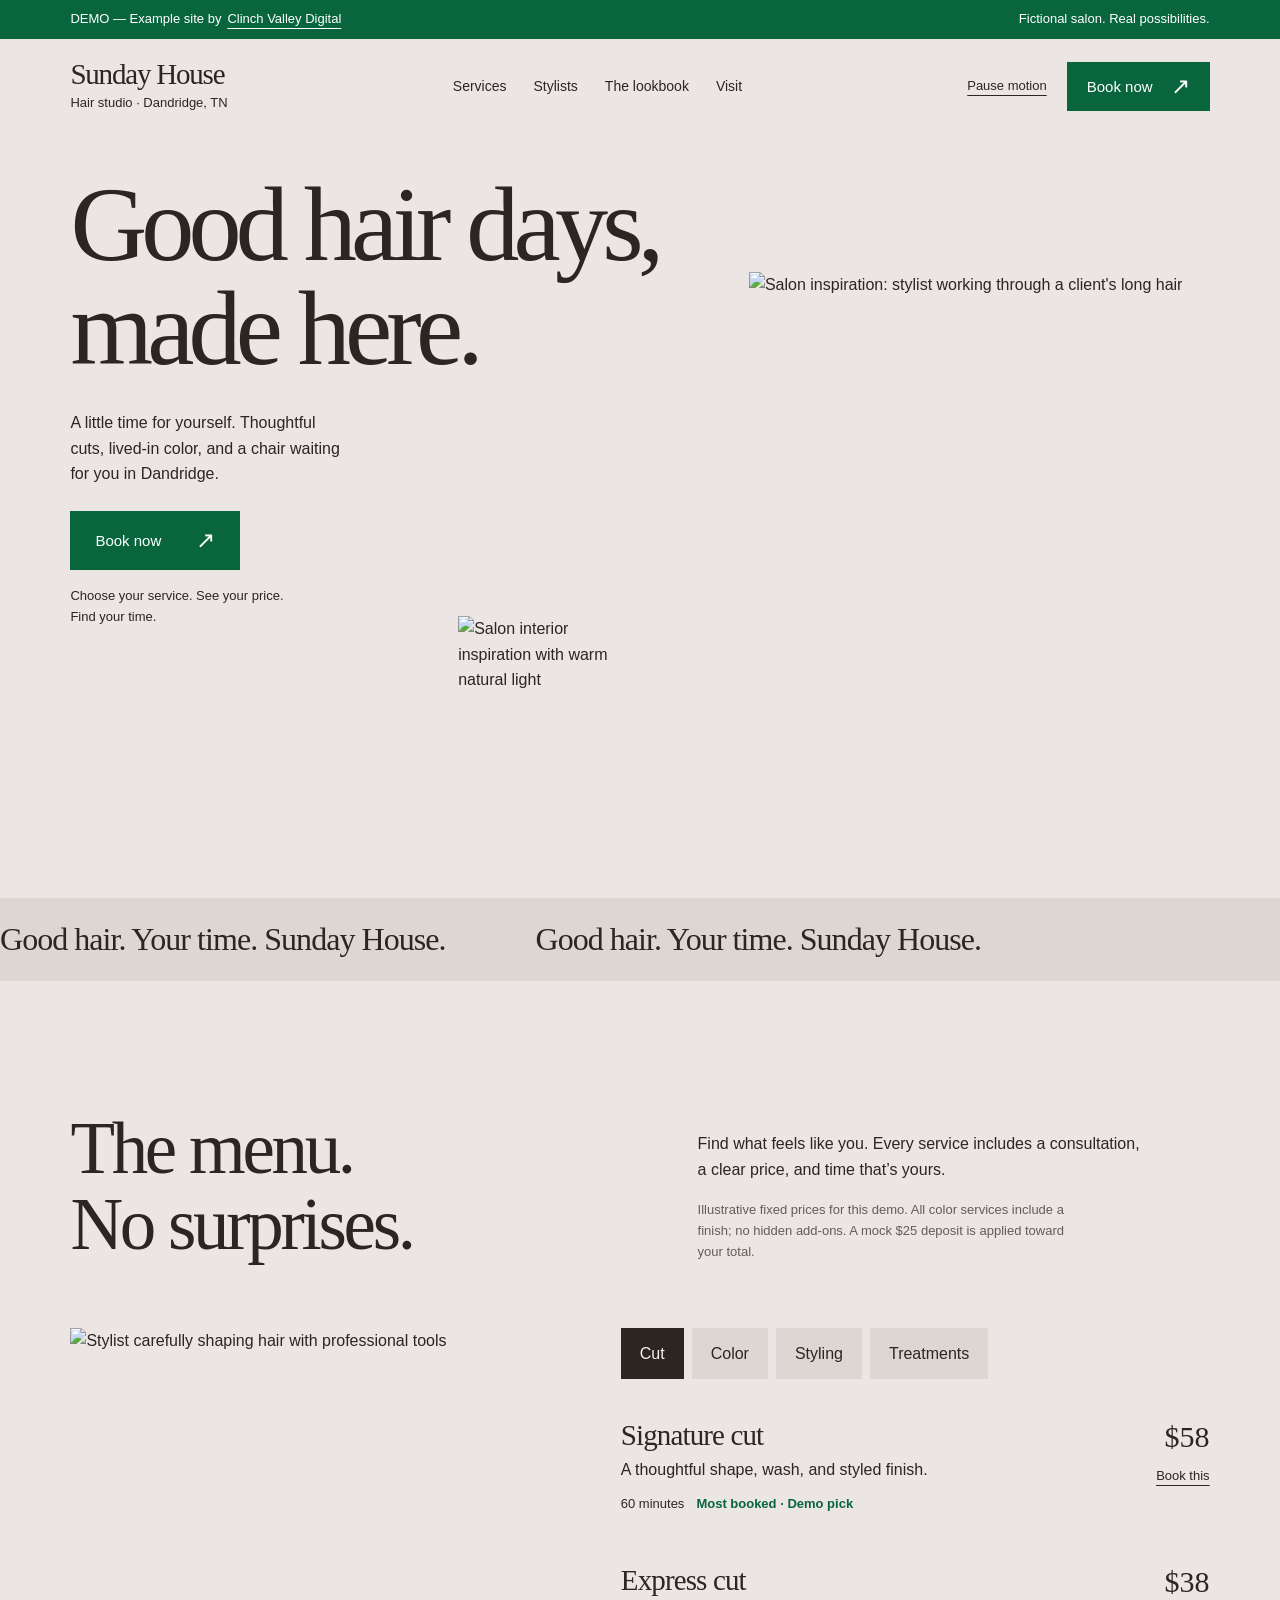
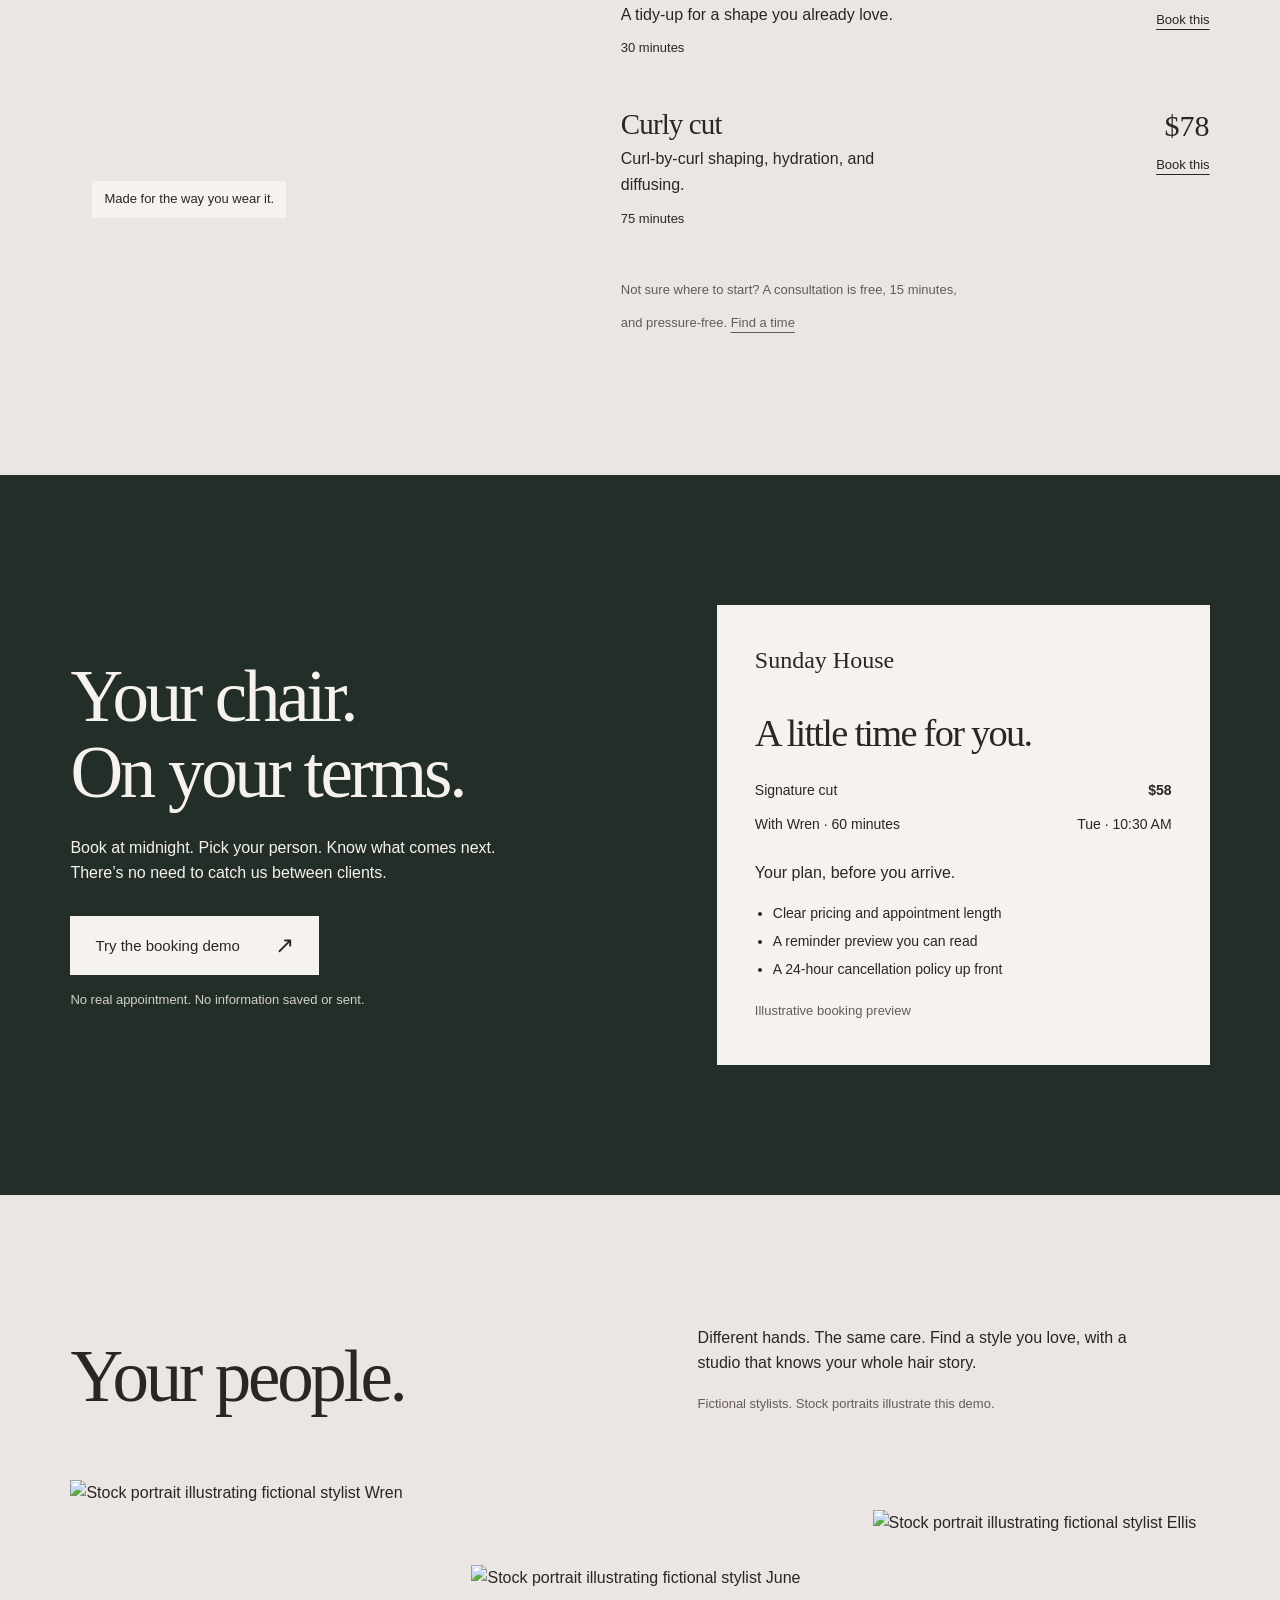
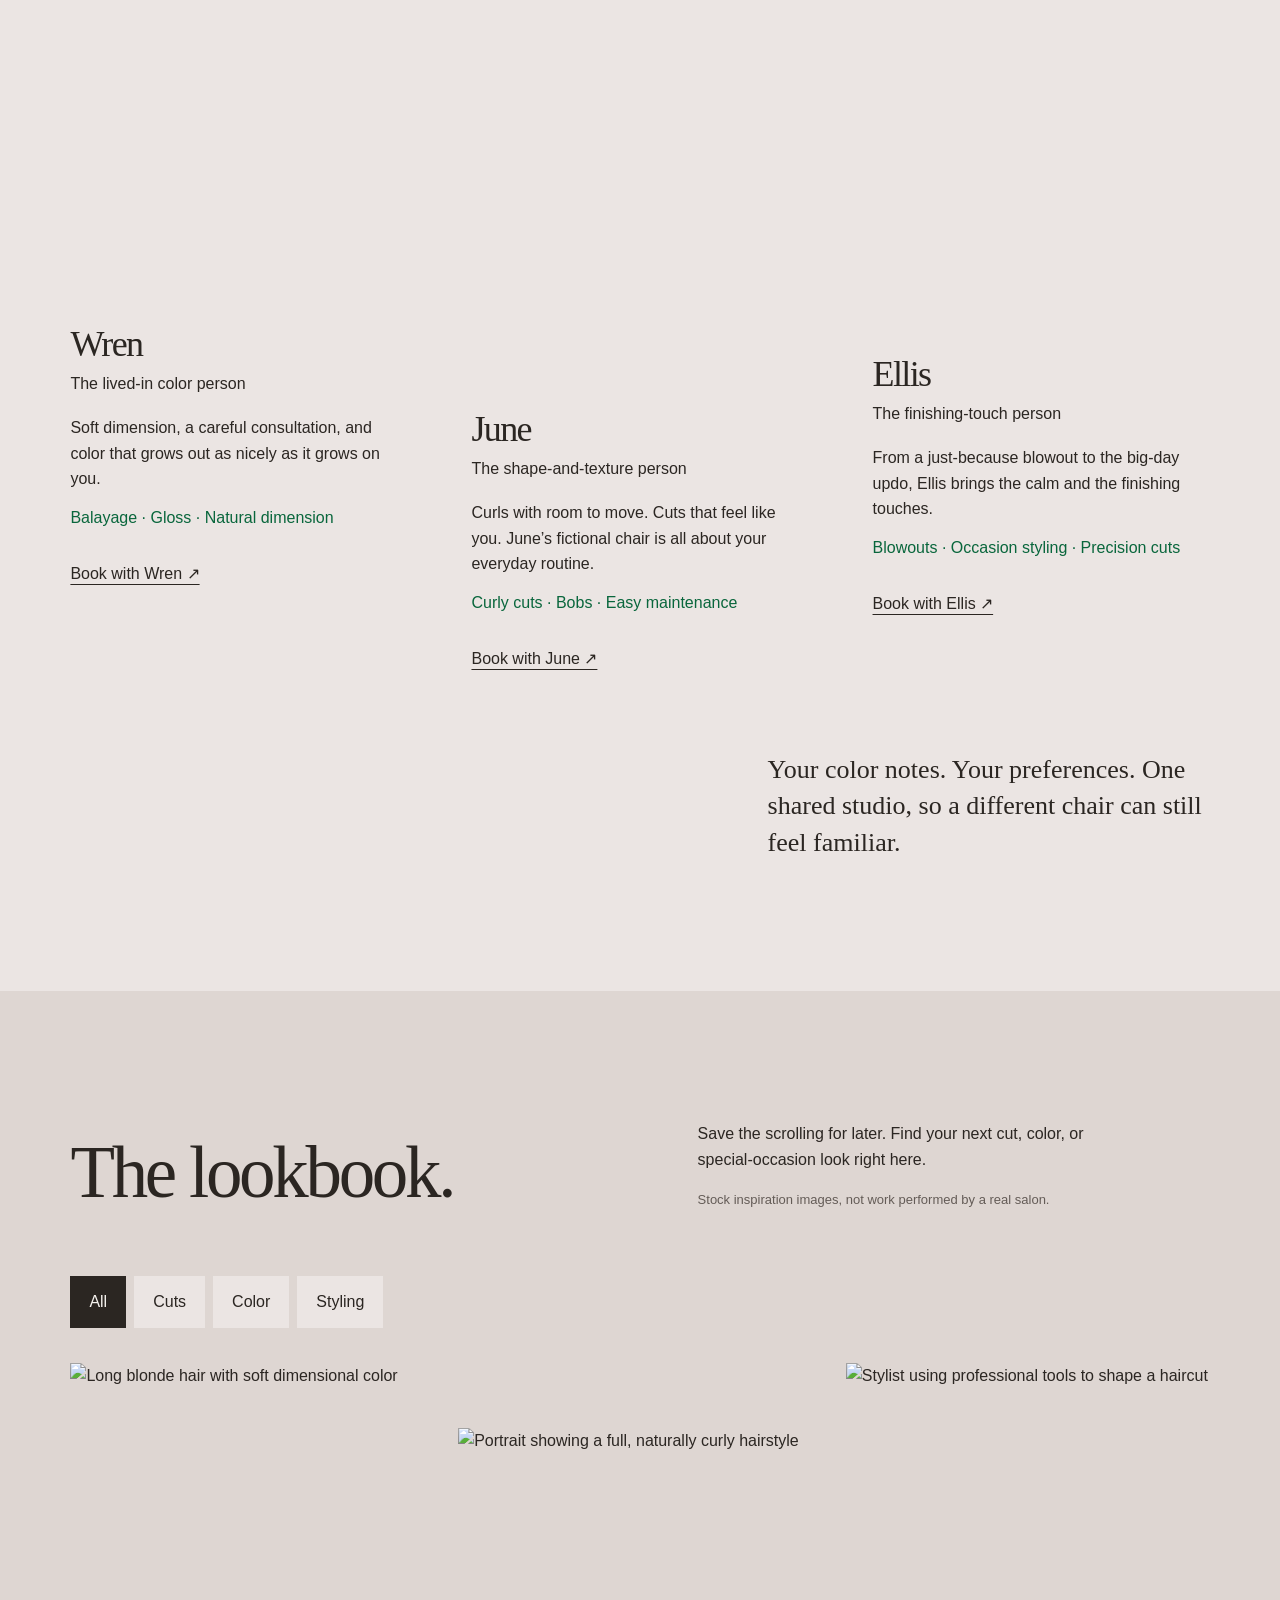
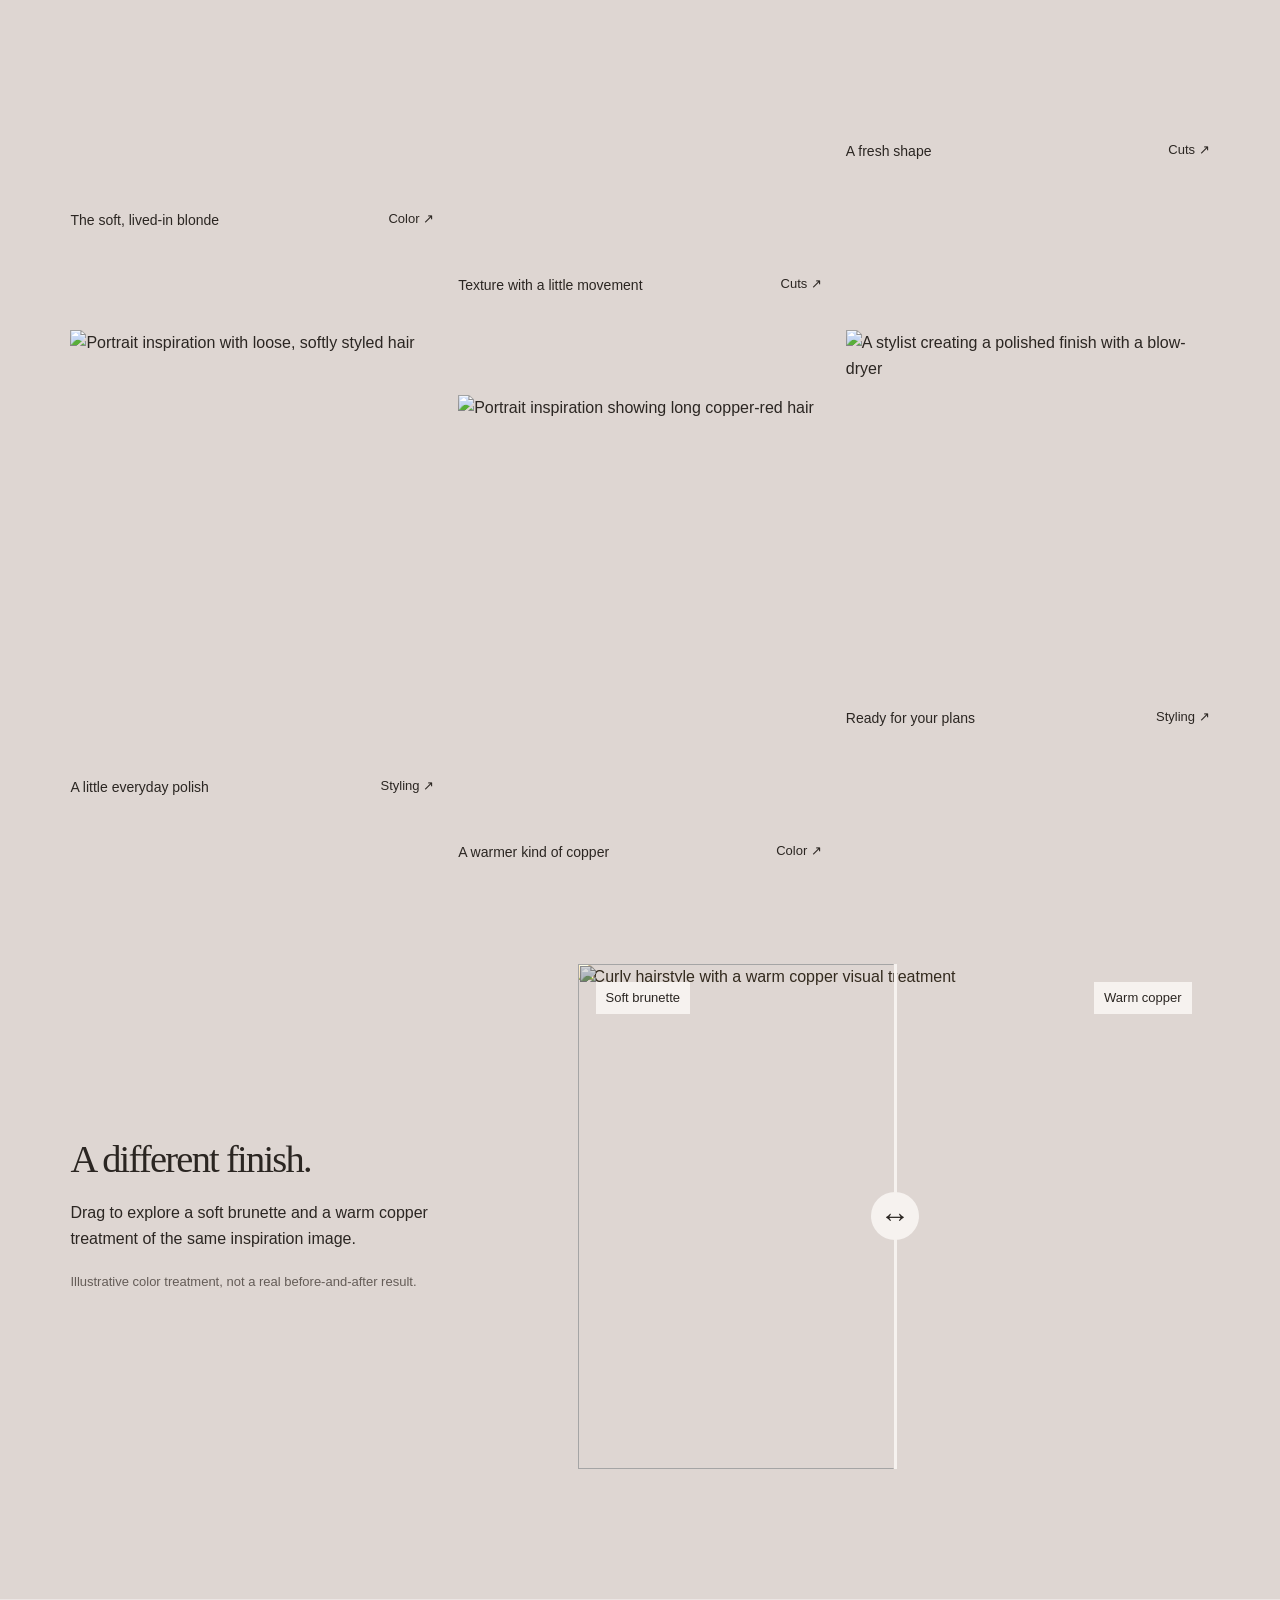
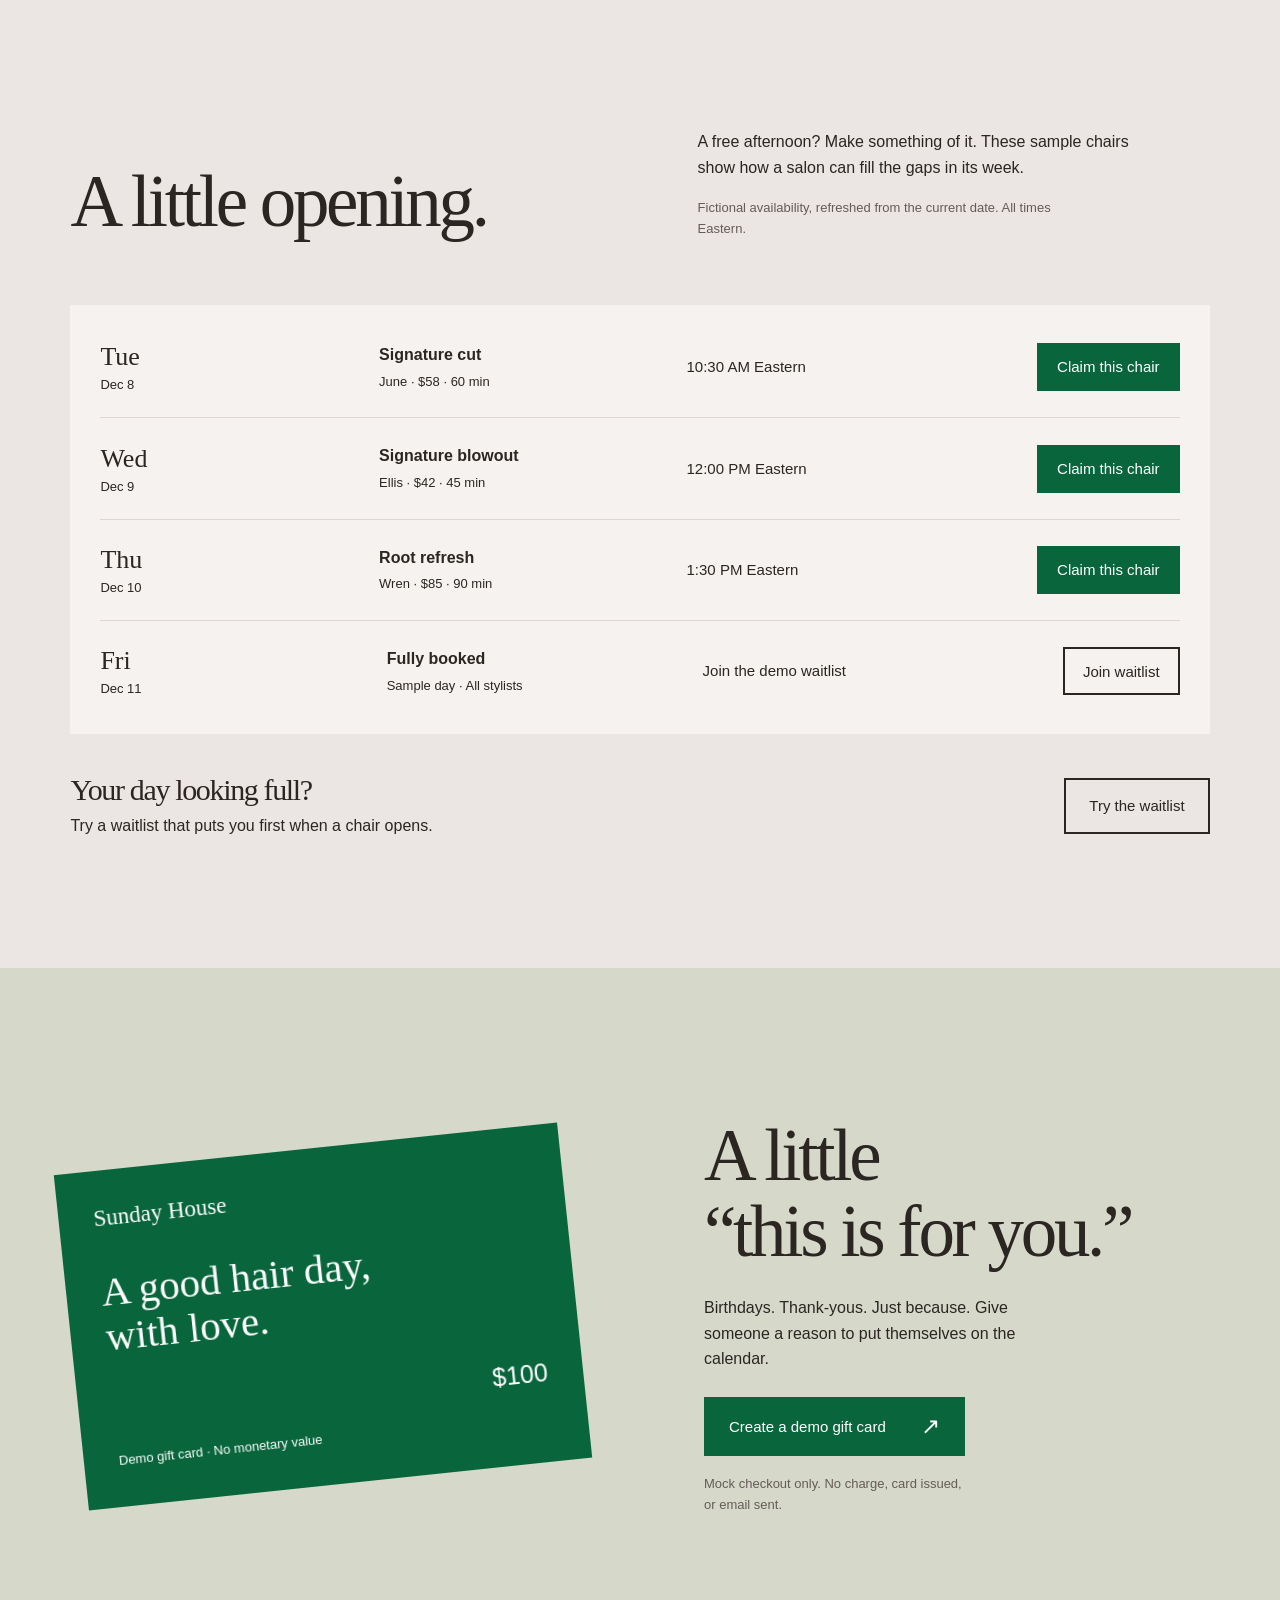
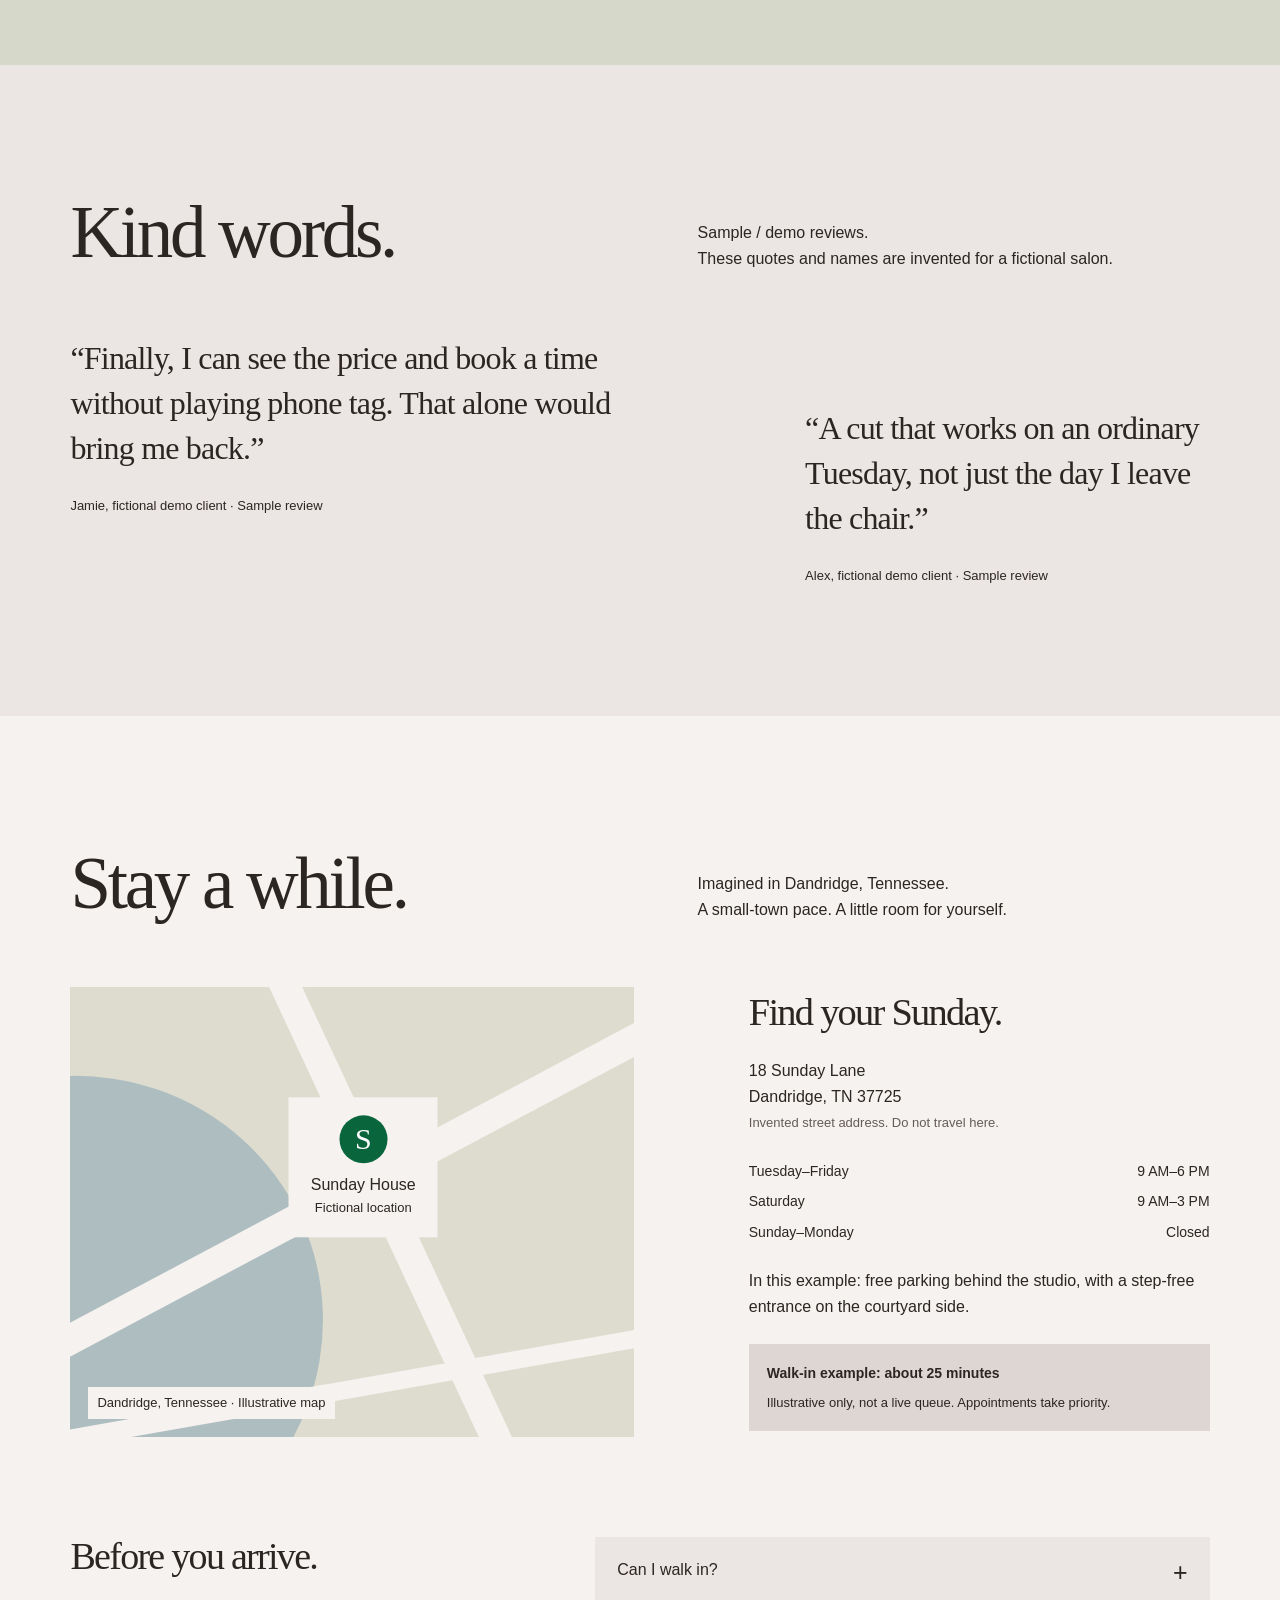
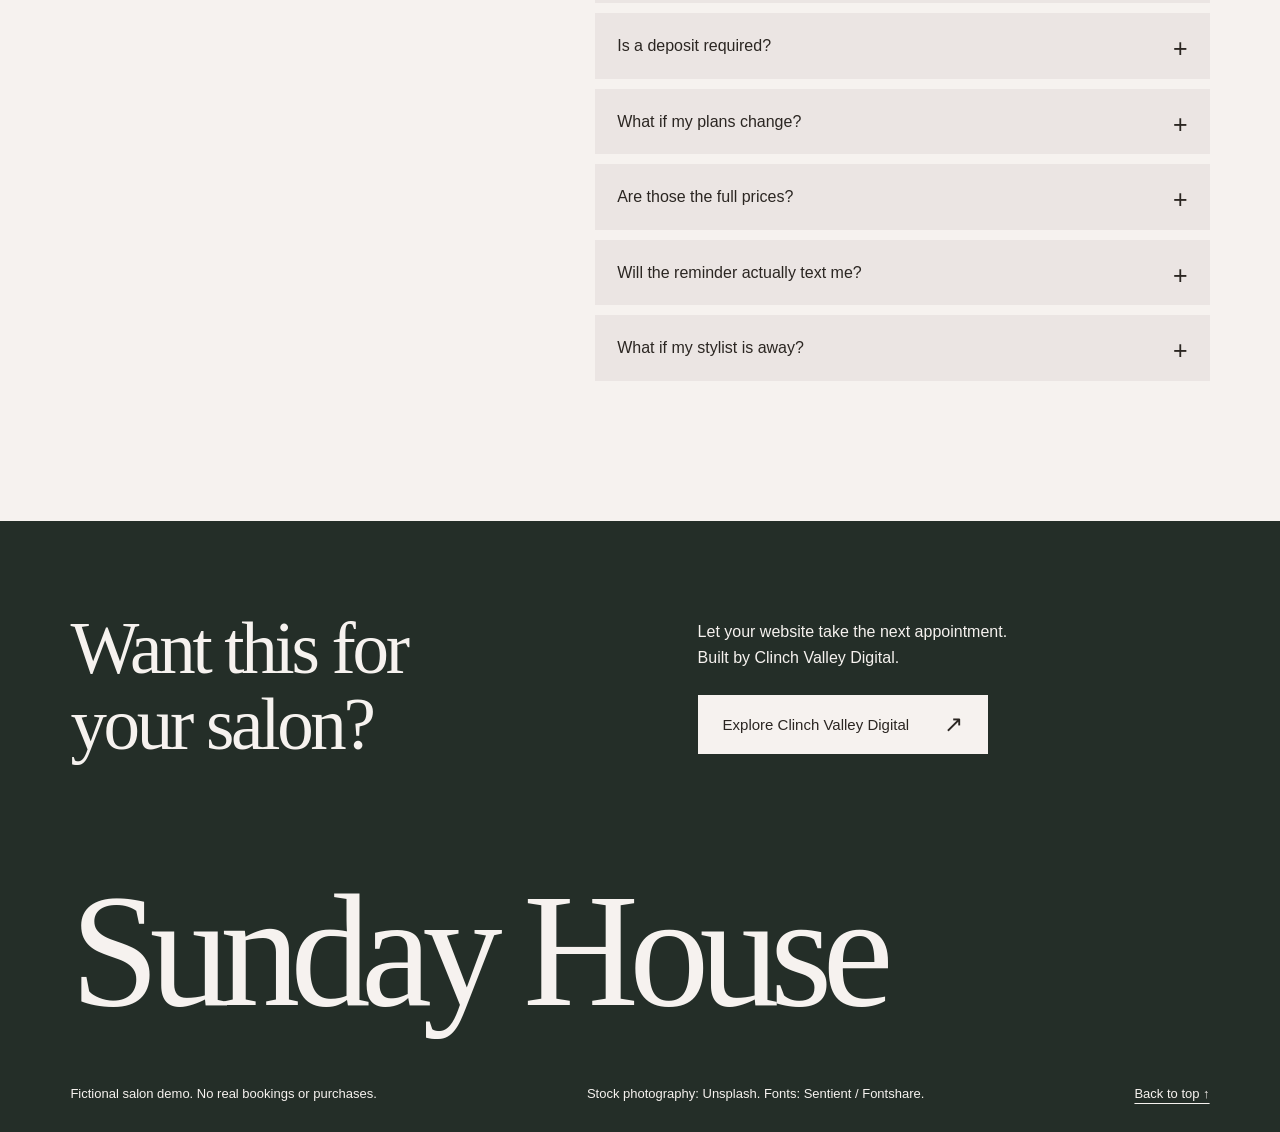
==== Sunday-House.html @ 614a4666 "Publish Sunday House interactive salon demo" ====
<!doctype html>
<html lang="en">
<head>
<meta charset="utf-8">
<meta name="viewport" content="width=device-width, initial-scale=1, viewport-fit=cover, interactive-widget=resizes-content">
<meta name="theme-color" media="(prefers-color-scheme: light)" content="#ebe5e3">
<meta name="theme-color" media="(prefers-color-scheme: dark)" content="#ebe5e3">
<meta name="description" content="Sunday House is a fictional Dandridge, Tennessee hair salon. Explore this interactive example website by Clinch Valley Digital. All bookings, reviews and purchases are demonstrations.">
<meta name="robots" content="noindex, nofollow">
<link rel="icon" href="data:image/svg+xml,%3Csvg xmlns=%27http://www.w3.org/2000/svg%27 viewBox=%270 0 64 64%27%3E%3Crect width=%2764%27 height=%2764%27 fill=%27%2309663c%27/%3E%3Ctext x=%2732%27 y=%2747%27 text-anchor=%27middle%27 font-family=%27Georgia%27 font-size=%2748%27 fill=%27white%27%3ES%3C/text%3E%3C/svg%3E"><title>Sunday House — A fictional salon demo by Clinch Valley Digital</title>
<link rel="preconnect" href="https://images.unsplash.com">
<link rel="preconnect" href="https://api.fontshare.com">
<link rel="preconnect" href="https://cdn.fontshare.com" crossorigin>
<link href="https://api.fontshare.com/v2/css?f[]=sentient@300,400,500&display=swap" rel="stylesheet">
<style>
:root{--bg:#ebe5e3;--surface:#ded6d2;--paper:#f6f2ef;--ink:#2b2622;--muted:#645c57;--accent:#09663c;--accent-ink:#fff;--dark:#242e28;--display:'Sentient',Georgia,serif;--body:Arial,Helvetica,sans-serif;--ease-out:cubic-bezier(.23,1,.32,1);--ease-in-out:cubic-bezier(.77,0,.175,1);--gutter:clamp(22px,5.5vw,96px)}
*{box-sizing:border-box}html{scroll-behavior:smooth;scroll-padding-top:115px;-webkit-tap-highlight-color:transparent;-webkit-text-size-adjust:100%}body{margin:0;background:var(--bg);color:var(--ink);font:16px/1.6 var(--body)}body:has(dialog[open]){overflow:hidden}button,input,select,textarea{font:inherit}button,a,input,summary{touch-action:manipulation}button,a{user-select:none;-webkit-user-select:none}button{cursor:pointer}button:disabled{cursor:not-allowed;opacity:.4}a{color:inherit;text-underline-offset:5px}button{color:inherit}img{display:block;width:100%;object-fit:cover}figure{margin:0}h1,h2,h3,p{margin:0}h1,h2,h3{font-family:var(--display);font-weight:300;letter-spacing:-.045em;line-height:1.04;text-wrap:balance}h2{font-size:clamp(42px,5.7vw,86px)}h3{font-size:clamp(28px,3vw,42px)}p+p{margin-top:18px}p{max-width:53ch}button:focus-visible,a:focus-visible,input:focus-visible,summary:focus-visible,select:focus-visible,[tabindex]:focus-visible{outline:3px solid var(--accent);outline-offset:5px}::selection{background:var(--accent);color:white}[hidden]{display:none!important}.wrap{padding-left:var(--gutter);padding-right:var(--gutter);max-width:1700px;margin:auto}.section{padding-top:130px;padding-bottom:130px}.small{font-size:13px;line-height:1.6;color:var(--muted)}.sr-only,.skip:not(:focus){position:absolute;width:1px;height:1px;padding:0;margin:-1px;overflow:hidden;clip-path:inset(50%);white-space:nowrap}.skip:focus{position:fixed;top:10px;left:10px;z-index:100;background:white;padding:12px}.button{border:0;border-radius:0;background:var(--accent);color:var(--accent-ink);display:inline-flex;align-items:center;justify-content:center;gap:35px;padding:18px 25px;min-height:54px;text-decoration:none;line-height:1.3;font-size:15px;transition:transform 160ms var(--ease-out),background 180ms ease}.button span{font-size:23px;line-height:1}.button.compact{padding:13px 20px;min-height:48px;gap:18px}.button.light{background:var(--paper);color:var(--ink)}.button.outline{background:transparent;color:var(--ink);box-shadow:inset 0 0 0 2px currentColor}.button:active,.icon-button:active{transform:scale(.97)}.text-button{background:none;border:0;padding:10px 0;min-height:44px;text-decoration:underline;text-underline-offset:5px}.icon-button{border:0;background:var(--surface);width:44px;height:44px;display:grid;place-items:center;font-size:29px;line-height:1}.demo-banner{padding:9px var(--gutter);background:var(--accent);color:white;font-size:13px;display:flex;gap:6px;justify-content:center;flex-wrap:wrap}.demo-banner span{margin-left:auto}.header{position:sticky;top:0;z-index:20;display:flex;justify-content:space-between;align-items:center;gap:24px;padding:20px var(--gutter);background:var(--bg);transition:padding 200ms var(--ease-out)}.wordmark{font:500 29px/1.1 var(--display);letter-spacing:-1.2px;text-decoration:none;white-space:nowrap}.wordmark span{display:block;font:13px/1.8 var(--body);letter-spacing:0}.header nav{display:flex;gap:27px}.header nav a{font-size:14px;text-decoration:none;padding:12px 0}.nav-actions{display:flex;gap:20px;align-items:center}.motion-switch{font-size:13px}.hero{position:relative;display:grid;grid-template-columns:repeat(12,1fr);gap:0 24px;min-height:calc(100svh - 136px);padding-top:38px;padding-bottom:30px}.hero-heading{grid-column:1/9;grid-row:1;position:relative;z-index:2;align-self:start;pointer-events:none}.hero-heading>*{pointer-events:auto}.hero h1{font-size:clamp(65px,8.3vw,140px);line-height:.98;letter-spacing:-.055em;max-width:9.8em}.word-line{display:block;overflow:hidden;padding-bottom:.12em;margin-bottom:-.12em}.word-line>span{display:block;animation:word-rise 900ms var(--ease-out) both}.word-line:nth-child(2)>span{animation-delay:90ms}.hero-heading p{max-width:31ch;margin:30px 0 24px;font-size:17px}.hero-note{display:block;font-size:13px;margin-top:16px;max-width:30ch}.hero-main{grid-column:8/13;grid-row:1;align-self:start;margin-top:100px;aspect-ratio:.78;overflow:hidden;max-height:600px}.photo-frame{position:relative}.photo-frame img{height:100%;transition:transform 700ms var(--ease-out)}.hero-main img{animation:photo-drift 14s var(--ease-in-out) infinite alternate;object-position:54% center}.hero-main figcaption{position:absolute;left:20px;bottom:20px;background:var(--paper);padding:7px 12px;font-size:13px}.hero-small{grid-column:5/7;grid-row:1;align-self:end;margin-bottom:45px;z-index:3;aspect-ratio:.82}.hero-small img{height:100%;object-position:center}.hero-small figcaption{font-size:13px;line-height:1.5;margin-top:8px}.hero-bottom{grid-column:1/-1;display:flex;justify-content:space-between;gap:16px;font-size:13px;margin-top:34px}.hero-bottom a{text-decoration:none}.marquee{overflow:hidden;background:var(--surface);padding:23px 0}.marquee-track{display:flex;width:max-content;animation:marquee 28s linear infinite}.marquee span{font:300 clamp(35px,5vw,66px)/1.15 var(--display);letter-spacing:-.03em;white-space:nowrap;padding-right:90px}.section-intro{display:grid;grid-template-columns:1fr 1fr;gap:9vw;align-items:end;margin-bottom:65px}.section-intro>div{max-width:50ch}.service-layout{display:grid;grid-template-columns:.85fr 1.15fr;gap:9vw;align-items:start}.service-photo{aspect-ratio:.85;position:sticky;top:125px}.photo-caption{position:absolute;left:22px;bottom:22px;padding:8px 12px;background:var(--paper);font-size:13px}.tabs,.filter-row{display:flex;gap:8px;flex-wrap:wrap}.tabs{margin-bottom:16px}.tabs button,.filter-row button{border:0;background:var(--surface);padding:13px 19px;min-height:48px;transition:background 180ms ease,color 180ms ease,transform 160ms var(--ease-out)}.tabs button[aria-selected=true],.filter-row button[aria-pressed=true]{background:var(--ink);color:var(--paper)}.service-row{display:grid;grid-template-columns:1fr auto;gap:22px;padding:25px 0;background:var(--bg);animation:panel-in 240ms var(--ease-out)}.service-row h3{font-size:29px;letter-spacing:-.03em}.service-row p{font-size:14px;max-width:35ch;margin-top:7px}.service-meta{display:flex;gap:12px;align-items:center;margin-top:11px;font-size:13px}.popular{color:var(--accent);font-weight:600}.service-price{text-align:right;min-width:72px}.service-price strong{font:400 30px var(--display);display:block}.service-price button{font-size:13px}.menu-foot{margin-top:26px;max-width:48ch}.booking-story{background:var(--dark);color:var(--paper)}.booking-story-inner{display:grid;grid-template-columns:1fr 1fr;gap:12vw;align-items:center}.booking-story p{margin-top:24px}.booking-story .button{margin-top:30px}.booking-story .small{color:#d3d0c9;margin-top:15px}.appointment-card{background:var(--paper);color:var(--ink);padding:42px 38px;transform:rotate(3deg)}.card-wordmark{font:500 24px var(--display)}.appointment-card h3{margin:38px 0 25px}.ticket-row{display:flex;justify-content:space-between;gap:12px;font-size:14px;margin:12px 0}.appointment-card p{font-size:16px}.appointment-card ul{padding-left:18px;font-size:14px;line-height:2}.appointment-card .small{color:var(--muted)}.stylist-layout{display:grid;grid-template-columns:repeat(3,1fr);gap:5vw}.stylist-card:nth-child(2){margin-top:85px}.stylist-card:nth-child(3){margin-top:30px}.stylist-card img{aspect-ratio:.8;object-position:50% 35%}.stylist-card h3{margin:25px 0 8px;font-size:36px}.stylist-card p{font-size:15px}.stylist-card .specialties{font-size:13px;margin:13px 0;color:var(--accent)}.stylist-card .text-button{margin-top:8px}.studio-note{font:300 28px/1.4 var(--display);max-width:34ch;margin:70px 0 0 auto}.gallery-section{background:var(--surface)}.filter-row{margin-bottom:35px}.filter-row button{background:var(--bg)}.gallery-grid{display:grid;grid-template-columns:repeat(3,1fr);gap:34px 24px;align-items:start}.gallery-item:nth-child(3n+2){margin-top:65px}.gallery-item{background:none;border:0;padding:0;text-align:left;min-width:0;animation:panel-in 240ms var(--ease-out)}.gallery-item img{aspect-ratio:.84}.gallery-item:nth-child(3n) img{aspect-ratio:1}.gallery-item .gallery-label{display:flex;justify-content:space-between;gap:12px;margin-top:13px;font-size:14px}.gallery-item small{font-size:13px}.comparison-layout{display:grid;grid-template-columns:.75fr 1.25fr;gap:10vw;align-items:center;margin-top:100px}.comparison-layout p{margin-top:20px;font-size:15px}.compare{position:relative;aspect-ratio:1.25;overflow:hidden;--split:50%}.compare>img{height:100%;filter:sepia(.5) saturate(1.7)}.compare-before{position:absolute;inset:0;clip-path:inset(0 calc(100% - var(--split)) 0 0)}.compare-before img{height:100%;filter:saturate(.4) brightness(.86)}.compare-labels{position:absolute;top:18px;left:18px;right:18px;display:flex;justify-content:space-between;gap:10px;font-size:13px}.compare-labels span{background:var(--paper);padding:6px 10px}.compare-handle{position:absolute;top:0;bottom:0;left:var(--split);background:var(--paper);width:3px;display:grid;align-items:center;font-size:30px}.compare-handle:after{content:'↔';position:absolute;top:50%;left:50%;transform:translate(-50%,-50%);border-radius:50%;width:48px;height:48px;background:var(--paper);display:grid;place-items:center}.compare input{position:absolute;inset:0;width:100%;height:100%;opacity:0;cursor:ew-resize;margin:0;touch-action:pan-y}.compare:focus-within{outline:3px solid var(--accent);outline-offset:6px}.opening-board{background:var(--paper);padding:12px 30px}.opening-row{display:grid;grid-template-columns:.9fr 1fr 1.15fr auto;gap:20px;align-items:center;padding:25px 0}.opening-day{font:400 26px var(--display)}.opening-day small{display:block;font:13px var(--body);margin-top:5px}.opening-service{font-weight:600}.opening-service small{display:block;font-weight:400;font-size:13px;margin-top:4px}.opening-time{font-size:15px}.opening-row+.opening-row{border-top:1px solid var(--surface)}.waitlist-strip{display:flex;align-items:center;justify-content:space-between;gap:30px;margin-top:40px}.waitlist-strip h3{font-size:30px}.waitlist-strip p{font-size:14px;margin-top:8px}.gifts{background:#d6d9ca}.gift-layout{display:grid;grid-template-columns:1fr 1fr;gap:10vw;align-items:center}.gift-layout p{margin:25px 0;max-width:36ch}.gift-layout .small{margin:18px 0 0}.gift-art{padding:50px 0}.gift-card{background:var(--accent);color:white;padding:35px;aspect-ratio:1.5;display:flex;flex-direction:column;justify-content:space-between;transform:rotate(-6deg);transition:transform 500ms var(--ease-out)}.gift-card>span:first-child{font:500 23px var(--display)}.gift-card p{font:300 clamp(28px,3.2vw,48px)/1.1 var(--display);margin:24px 0}.gift-value{font-size:25px;align-self:flex-end}.gift-card small{font-size:13px}.review-layout{display:grid;grid-template-columns:1.2fr .8fr;gap:10vw}.review-layout blockquote{margin:0}.review-layout blockquote:last-child{padding-top:70px}.review-layout blockquote p{font:300 32px/1.4 var(--display);letter-spacing:-.025em}.review-layout footer{font-size:13px;margin-top:25px}.visit{background:var(--paper)}.visit-layout{display:grid;grid-template-columns:1.1fr .9fr;gap:9vw;align-items:center}.map-art{height:450px;background:#dddccf;position:relative;overflow:hidden}.map-lake{width:90%;height:110%;position:absolute;background:#aebdc0;border-radius:50%;left:-45%;top:20%;transform:rotate(-25deg)}.map-road{position:absolute;background:var(--paper);width:140%;height:30px;left:-10%;transform:rotate(-28deg);top:35%}.road-two{transform:rotate(65deg);top:55%}.road-three{top:85%;height:18px;transform:rotate(-10deg)}.map-marker{position:absolute;top:40%;left:52%;transform:translate(-50%,-50%);display:flex;flex-direction:column;align-items:center;white-space:nowrap;font-size:16px;background:var(--paper);padding:18px 22px}.map-marker>span{background:var(--accent);color:white;border-radius:50%;width:48px;height:48px;display:grid;place-items:center;font:400 30px var(--display);margin-bottom:9px}.map-marker small{font-size:13px}.map-caption{position:absolute;bottom:18px;left:18px;background:var(--paper);padding:6px 9px;font-size:13px}.visit-details h3{margin-bottom:25px}.visit-details address{font-style:normal;font-size:16px}.hours{margin:25px 0}.hours>div{display:flex;justify-content:space-between;gap:15px;font-size:14px;margin:8px 0}.hours dd{margin:0}.visit-details>p{font-size:14px}.walkin{background:var(--surface);padding:18px;margin-top:25px;font-size:14px}.walkin span{display:block;font-size:13px;margin-top:8px}.faq-layout{display:grid;grid-template-columns:.8fr 1.2fr;gap:9vw;margin-top:100px}.faq-layout h3{font-size:38px}.faq-layout details{background:var(--bg);margin-bottom:10px;padding:0 22px}.faq-layout summary{cursor:pointer;padding:20px 28px 20px 0;position:relative;list-style:none;font-size:16px}.faq-layout summary::-webkit-details-marker{display:none}.faq-layout summary:after{content:'+';position:absolute;right:0;top:15px;font-size:25px}.faq-layout details[open] summary:after{content:'−'}.faq-layout details p{font-size:14px;padding-bottom:25px;animation:panel-in 240ms var(--ease-out)}.site-footer{background:var(--dark);color:var(--paper);padding:90px 0 28px}.footer-cta{display:grid;grid-template-columns:1fr 1fr;gap:9vw;align-items:center}.footer-cta p{font-size:16px;margin-bottom:25px}.footer-name{font:300 clamp(60px,12.5vw,210px)/1.1 var(--display);letter-spacing:-.06em;white-space:nowrap;margin:100px 0 45px}.footer-notes{display:flex;gap:24px;justify-content:space-between;flex-wrap:wrap;font-size:13px}.mobile-book{display:none}.no-script{padding:25px;background:white}dialog{border:0;padding:28px;background:var(--paper);color:var(--ink);width:min(640px,calc(100% - 30px));max-height:calc(100dvh - 40px);overflow:auto;overscroll-behavior:contain;box-shadow:0 30px 100px #0003}dialog[open]{animation:dialog-in 240ms var(--ease-out)}dialog::backdrop{background:#17221bc9}.dialog-top{display:flex;align-items:center;justify-content:space-between;gap:15px;font-size:13px;margin-bottom:28px}.dialog-top span{max-width:30ch}.booking-dialog{width:min(780px,calc(100% - 30px))}.booking-progress{margin:0 0 30px}.booking-progress ol{list-style:none;display:flex;justify-content:space-between;gap:10px;padding:0;margin:0 0 13px;font-size:13px}.booking-progress li{color:var(--muted)}.booking-progress li[aria-current=step]{color:var(--accent);font-weight:bold}.progress-track{height:4px;background:var(--surface);overflow:hidden}.progress-track span{display:block;width:100%;height:100%;background:var(--accent);transform:scaleX(.25);transform-origin:left;transition:transform 240ms var(--ease-out)}dialog h2{font-size:38px;max-width:100%}dialog h3{font-size:26px}dialog p{font-size:14px;margin:16px 0}.booking-controls{display:flex;justify-content:space-between;align-items:center;gap:16px;margin-top:28px}.booking-controls>span{font-size:13px}.booking-content-view{animation:panel-in 240ms var(--ease-out)}.choice-list{display:grid;grid-template-columns:1fr 1fr;gap:10px;margin-top:22px}.choice{position:relative;background:var(--bg);border:2px solid transparent;padding:17px;text-align:left;min-height:78px}.choice[aria-pressed=true]{border-color:var(--accent);background:#e5ebdf}.choice strong{display:block;font-weight:600;font-size:15px}.choice small{display:block;font-size:13px;line-height:1.6;margin-top:5px}.choice.stylist-choice{display:flex;gap:16px;align-items:center}.stylist-choice img{width:65px;height:80px;object-fit:cover}.calendar-top{display:flex;align-items:center;justify-content:space-between;gap:10px;margin-top:23px}.calendar-nav{display:flex;gap:8px}.calendar-nav button{background:var(--bg);border:0;width:44px;height:44px}.calendar{display:grid;grid-template-columns:repeat(7,1fr);gap:5px;margin-top:12px}.calendar .weekday{text-align:center;font-size:13px;padding:5px 0}.calendar button{min-height:44px;border:0;background:var(--bg);font-size:15px}.calendar button[aria-pressed=true],.time-choice[aria-pressed=true]{background:var(--accent);color:white}.calendar button:disabled{opacity:.28}.time-grid{display:flex;gap:8px;flex-wrap:wrap;margin-top:18px}.time-choice{padding:11px 14px;border:0;background:var(--bg);min-height:44px;font-size:14px}.summary-box{background:var(--bg);padding:18px;margin-top:20px;font-size:14px;line-height:1.8}.summary-box strong{display:block}.form-grid{display:grid;grid-template-columns:1fr 1fr;gap:16px;margin-top:20px}label{display:block;font-size:14px}input:not([type=checkbox]):not([type=range]),select,textarea{display:block;width:100%;padding:13px;margin-top:7px;border:1px solid #afa59f;background:#fff;color:var(--ink);border-radius:0;min-height:48px;font-size:16px}textarea{resize:vertical;min-height:90px}.check-label{display:flex;align-items:flex-start;gap:12px;margin:20px 0;line-height:1.6}.check-label input{width:20px;height:20px;flex-shrink:0;margin:2px 0 0;accent-color:var(--accent)}.policy{font-size:13px;background:var(--bg);padding:18px}.policy p{font-size:13px;margin:8px 0}.phone-preview{max-width:280px;background:var(--ink);padding:15px 12px 25px;border-radius:26px;margin:25px auto;color:var(--ink)}.phone-screen{background:var(--bg);border-radius:16px;min-height:245px;padding:18px 12px}.phone-screen>span{display:block;font-size:13px;text-align:center}.phone-screen .message{background:var(--paper);padding:13px;margin-top:28px;font-size:13px;border-radius:13px;overflow-wrap:anywhere}.phone-screen small{display:block;text-align:center;font-size:13px;margin-top:15px}.success-mark{width:72px;height:72px;border-radius:50%;background:var(--accent);color:white;font-size:35px;display:grid;place-items:center;margin:15px 0 25px;animation:dialog-in 500ms var(--ease-out)}.success-box h2{max-width:17ch}.success-box .button{margin-top:20px}.gift-mini{background:var(--accent);color:white;padding:28px;margin:25px 0;min-height:165px;display:flex;justify-content:space-between;align-items:end}.gift-mini span{font:300 35px var(--display)}.amounts{display:flex;gap:9px;flex-wrap:wrap;margin:22px 0}.amounts button{border:2px solid transparent;background:var(--bg);min-height:48px;padding:10px 20px}.amounts button[aria-pressed=true]{border-color:var(--accent);background:#e5ebdf}.full-button{width:100%;margin-top:24px}.lightbox{width:min(850px,calc(100% - 30px))}.lightbox>img{max-height:65dvh;object-fit:contain;background:var(--surface)}.lightbox-controls{display:flex;justify-content:space-between;gap:20px}body.motion-paused *,body.motion-paused *:before,body.motion-paused *:after{animation-play-state:paused!important}.reveal-ready{opacity:0;transform:translateY(22px);transition:opacity 700ms var(--ease-out),transform 700ms var(--ease-out)}.reveal-ready.is-visible{opacity:1;transform:none}
@media(hover:hover) and (pointer:fine){.button:hover{transform:translateY(-3px);background:#07532f}.button.light:hover{background:white}.button.outline:hover{background:var(--surface)}.gallery-item:hover img,.stylist-card:hover img{transform:scale(1.035)}.gift-art:hover .gift-card{transform:rotate(-2deg) translateY(-8px)}.header nav a:hover{text-decoration:underline}.choice:hover{background:var(--surface)}}
@keyframes word-rise{from{transform:translateY(105%);opacity:.2}to{transform:translateY(0);opacity:1}}@keyframes photo-drift{from{transform:scale(1.02)}to{transform:scale(1.08) translateY(-1%)}}@keyframes marquee{to{transform:translateX(-50%)}}@keyframes panel-in{from{opacity:0;transform:translateY(7px)}to{opacity:1;transform:none}}@keyframes dialog-in{from{opacity:0;transform:translateY(12px) scale(.97)}to{opacity:1;transform:none}}
@media(min-width:1700px){.hero{min-height:850px}}
@media(max-width:1100px){.header nav{gap:17px}.header nav a{font-size:13px}.nav-actions{gap:12px}.motion-switch{display:none}.hero-main{margin-top:140px}.hero-small{grid-column:5/8;width:75%;margin-bottom:70px}.hero h1{font-size:9.5vw}.hero-heading p{max-width:29ch}.service-layout{gap:6vw}.section{padding-top:95px;padding-bottom:95px}.section-intro{gap:6vw}.appointment-card{padding:28px}.opening-row{grid-template-columns:1fr 1fr 1fr;gap:10px}.opening-row .button{grid-column:3;grid-row:1/3}.opening-time{grid-column:2;grid-row:2}.opening-service{grid-column:2;grid-row:1}.opening-day{grid-row:1/3}.booking-story-inner{gap:8vw}.footer-name{margin-top:70px}}
@media(max-width:760px){html{scroll-padding-top:90px}.demo-banner{font-size:13px;padding:8px 12px}.demo-banner span{display:none}.header{padding:15px 20px;gap:12px}.header nav{display:none}.wordmark{font-size:25px}.wordmark span{font-size:13px}.header .button{font-size:13px;padding:12px 15px}.hero{min-height:auto;gap:0 15px;padding-top:30px;padding-bottom:28px}.hero h1{font-size:clamp(48px,12vw,86px);line-height:1;max-width:100%;letter-spacing:-.055em}.hero-heading{grid-column:1/-1}.hero-heading p{font-size:15px;max-width:35ch;margin:24px 0}.hero-note{font-size:13px;max-width:100%}.hero-main{grid-column:5/13;grid-row:2;margin-top:38px;aspect-ratio:.8;max-height:460px}.hero-small{grid-column:1/5;grid-row:2;width:100%;align-self:center;margin:40px 0 0;aspect-ratio:.7}.hero-small figcaption{font-size:13px}.hero-main figcaption{font-size:13px;padding:5px 7px;left:10px;bottom:10px;max-width:20ch}.hero-bottom{display:block;font-size:13px;margin-top:30px}.hero-bottom a{display:block;margin-top:7px}.section{padding-top:75px;padding-bottom:75px}.section-intro{grid-template-columns:1fr;gap:25px;margin-bottom:35px}h2{font-size:clamp(40px,9.5vw,65px)}.section-intro p{font-size:15px}.service-layout{grid-template-columns:1fr}.service-photo{display:none}.tabs{gap:5px}.tabs button{padding:11px 15px;font-size:14px}.service-row{padding:21px 0}.service-row h3{font-size:26px}.service-price strong{font-size:27px}.service-row p{font-size:13px}.service-meta{font-size:13px;gap:8px}.booking-story-inner{grid-template-columns:1fr;gap:55px}.booking-story-inner>div>p{font-size:15px}.appointment-card{transform:rotate(2deg);margin:0 8px}.appointment-card h3{margin-top:25px}.stylist-layout{grid-template-columns:1fr 1fr;gap:40px 20px}.stylist-card:nth-child(2){margin-top:55px}.stylist-card:nth-child(3){margin:0;grid-column:1/-1;display:grid;grid-template-columns:1fr 1fr;gap:20px;align-items:center}.stylist-card h3{font-size:28px;margin-top:18px}.stylist-card p{font-size:13px}.stylist-card .specialties{font-size:13px}.stylist-card .text-button{font-size:13px}.studio-note{font-size:24px;margin-top:45px}.gallery-grid{grid-template-columns:1fr 1fr;gap:25px 15px}.gallery-item:nth-child(3n+2){margin-top:0}.gallery-item:nth-child(even){margin-top:30px}.gallery-item img,.gallery-item:nth-child(3n) img{aspect-ratio:.8}.gallery-item .gallery-label{font-size:13px;flex-wrap:wrap;gap:2px}.gallery-item small{font-size:13px}.filter-row{gap:6px}.filter-row button{font-size:13px;padding:10px 16px}.comparison-layout{grid-template-columns:1fr;gap:25px;margin-top:60px}.comparison-layout h3{font-size:32px}.comparison-layout p{font-size:14px}.compare{aspect-ratio:1}.opening-board{padding:8px 18px}.opening-row{grid-template-columns:1fr 1fr;gap:8px;padding:20px 0}.opening-day{font-size:24px;grid-column:1;grid-row:1}.opening-day small{font-size:13px}.opening-service{grid-column:2;grid-row:1;font-size:14px}.opening-time{grid-column:1;grid-row:2;font-size:13px}.opening-row .button{grid-column:2;grid-row:2;font-size:13px;min-height:44px;padding:10px}.waitlist-strip{align-items:start;flex-direction:column;gap:18px}.waitlist-strip h3{font-size:28px}.gift-layout{grid-template-columns:1fr;gap:35px}.gift-art{padding:20px 10px}.gift-card{padding:25px;max-width:470px;margin:auto}.gift-card p{font-size:38px}.gift-layout>div:last-child>p{font-size:15px}.review-layout{grid-template-columns:1fr;gap:35px}.review-layout blockquote:last-child{padding-top:0}.review-layout blockquote p{font-size:26px}.review-layout footer{font-size:13px;margin-top:15px}.visit-layout{grid-template-columns:1fr;gap:35px}.map-art{height:330px}.visit-details h3{font-size:32px}.faq-layout{grid-template-columns:1fr;gap:30px;margin-top:65px}.faq-layout h3{font-size:32px}.faq-layout summary{font-size:15px}.site-footer{padding:65px 0 105px}.footer-cta{grid-template-columns:1fr;gap:30px}.footer-cta p{font-size:14px}.footer-name{font-size:12vw;margin:60px 0 30px}.footer-notes{font-size:13px;gap:15px}.mobile-book{position:fixed;bottom:0;left:0;right:0;z-index:21;background:var(--paper);display:flex;justify-content:space-between;align-items:center;gap:15px;padding:10px 20px calc(10px + env(safe-area-inset-bottom,0px));font-size:13px}.mobile-book .button{font-size:13px}.choice-list{gap:8px}.choice{padding:12px}.choice strong{font-size:14px}.choice small{font-size:13px}dialog{padding:20px;max-height:calc(100dvh - 24px);width:calc(100% - 24px)}dialog h2{font-size:32px}.booking-progress{margin-bottom:23px}.booking-progress ol{font-size:13px}.booking-controls{gap:10px;flex-wrap:wrap}.booking-controls>span{font-size:13px;max-width:18ch}.booking-controls .button{font-size:13px;padding:13px 15px}.stylist-choice img{width:48px;height:65px}.choice.stylist-choice{gap:10px}.form-grid{grid-template-columns:1fr}.calendar button{min-height:43px}.gift-mini span{font-size:30px}.lightbox-controls .button{font-size:13px}}
@media(prefers-reduced-motion:reduce){html{scroll-behavior:auto}*,*:before,*:after{animation:none!important;transition-duration:.01ms!important}.reveal-ready{opacity:1;transform:none}.hero-main img{transform:none}.appointment-card{transform:none}}
 .field-spaced{margin-top:18px}

/* Final reading and tablet refinements. */
p{font-size:16px!important}.small{font-size:13px!important}.studio-note{font-size:26px!important}.gift-card p{font-size:clamp(28px,3.2vw,48px)!important}.review-layout blockquote p{font-size:32px!important}.appointment-card p{font-size:16px!important}.phone-screen .message{font-size:13px}.hero-note{max-width:32ch}@media(min-width:761px) and (max-width:1100px){.hero-heading{grid-column:1/-1}.hero h1{max-width:100%;font-size:8.3vw}.hero{min-height:760px}.hero-main{margin-top:180px}.hero-heading p{max-width:28ch}.hero-small{margin-bottom:30px}.header{gap:18px}.header nav{gap:15px}}@media(max-width:760px){.gift-card p{font-size:24px!important}.review-layout blockquote p,.studio-note{font-size:24px!important}.motion-switch{display:block;font-size:13px;position:fixed;right:0;bottom:80px;background:var(--paper);padding:6px 12px;min-height:34px;z-index:18}.hero-note{max-width:none}.hero-main figcaption{font-size:13px}.hero-small figcaption{font-size:13px}.hero-bottom{margin-top:22px}}


@media(min-width:761px) and (max-width:1100px){.review-layout blockquote p{font-size:24px!important}}
@media(max-width:760px){.nav-actions .motion-switch{display:none}.mobile-book .motion-switch{display:block;position:static;padding:8px 0;min-height:44px;font-size:13px}.header .button{gap:10px}.header .button span{font-size:20px}}
@media(max-width:360px){.wordmark{font-size:23px}.wordmark span{display:none}.header .button{padding:11px 13px;white-space:nowrap}.hero h1{font-size:11.8vw}}
.marquee span{font-size:32px}.marquee{font-family:var(--display)}@media(max-width:760px){.marquee span{font-size:24px}}

</style>
</head>
<body>
<a class="skip" href="#main">Skip to content</a>
<div class="demo-banner">DEMO — Example site by <a href="https://clinchvalleydigital.com/">Clinch Valley Digital</a><span>Fictional salon. Real possibilities.</span></div>
<header class="header">
 <a class="wordmark" href="#home" aria-label="Sunday House home">Sunday House<span>Hair studio · Dandridge, TN</span></a>
 <nav aria-label="Main navigation"><a href="#services">Services</a><a href="#people">Stylists</a><a href="#work">The lookbook</a><a href="#visit">Visit</a></nav>
 <div class="nav-actions"><button class="motion-switch text-button" aria-pressed="false" aria-label="Pause decorative motion">Pause motion</button><button class="button compact" data-book>Book now <span aria-hidden="true">↗</span></button></div>
</header>
<main id="main">
<section class="hero wrap" id="home" aria-labelledby="hero-title">
 <div class="hero-heading"><h1 id="hero-title"><span class="word-line"><span>Good hair days,</span></span><span class="word-line"><span>made here.</span></span></h1><p>A little time for yourself. Thoughtful cuts, lived-in color, and a chair waiting for you in Dandridge.</p><button class="button" data-book>Book now <span aria-hidden="true">↗</span></button><span class="hero-note">Choose your service. See your price. Find your time.</span></div>
 <figure class="hero-main photo-frame"><img src="https://images.unsplash.com/photo-1562322140-8baeececf3df?auto=format&fit=crop&w=1200&q=85" alt="Salon inspiration: stylist working through a client's long hair" width="900" height="1100" fetchpriority="high"></figure>
 <figure class="hero-small photo-frame"><img src="https://images.unsplash.com/photo-1521590832167-7bcbfaa6381f?auto=format&fit=crop&w=600&q=80" alt="Salon interior inspiration with warm natural light" width="500" height="600"></figure>
 
</section>
<div class="marquee" aria-label="A little time for yourself"><div class="marquee-track" aria-hidden="true"><span>Good hair. Your time. Sunday House.</span><span>Good hair. Your time. Sunday House.</span></div></div>

<section class="services wrap section" id="services" aria-labelledby="services-title">
 <div class="section-intro"><h2 id="services-title" data-reveal>The menu.<br>No surprises.</h2><div data-reveal><p>Find what feels like you. Every service includes a consultation, a clear price, and time that’s yours.</p><p class="small">Illustrative fixed prices for this demo. All color services include a finish; no hidden add-ons. A mock $25 deposit is applied toward your total.</p></div></div>
 <div class="service-layout"><div class="service-photo photo-frame" data-reveal><img src="https://images.unsplash.com/photo-1605497788044-5a32c7078486?auto=format&fit=crop&w=850&q=80" alt="Stylist carefully shaping hair with professional tools" loading="lazy" width="700" height="850"><span class="photo-caption">Made for the way you wear it.</span></div><div class="menu-panel" data-ui>
 <div class="tabs" role="tablist" aria-label="Service categories" id="service-tabs"></div><div id="service-list" role="tabpanel" tabindex="0"></div>
 <p class="small menu-foot">Not sure where to start? A consultation is free, 15 minutes, and pressure-free. <button class="text-button" data-book="consultation">Find a time</button></p></div></div>
 <noscript><p>Example menu: Signature cut $58 / 60 min; Express cut $38 / 30 min; Curly cut $78 / 75 min; Root refresh $85 / 90 min; Full color $120 / 120 min; Balayage $185 / 180 min; Blowout $42 / 45 min; Occasion styling $85 / 75 min; Gloss $55 / 45 min; Repair ritual $35 / 30 min. Interactive demos require JavaScript.</p></noscript>
</section>

<section class="booking-story section" id="booking" aria-labelledby="booking-title"><div class="wrap booking-story-inner">
 <div><h2 id="booking-title" data-reveal>Your chair.<br>On your terms.</h2><p data-reveal>Book at midnight. Pick your person. Know what comes next. There’s no need to catch us between clients.</p><button class="button light" data-book>Try the booking demo <span aria-hidden="true">↗</span></button><p class="small">No real appointment. No information saved or sent.</p></div>
 <div class="appointment-card" data-reveal data-ui><span class="card-wordmark">Sunday House</span><h3>A little time for you.</h3><div class="ticket-row"><span>Signature cut</span><strong>$58</strong></div><div class="ticket-row"><span>With Wren · 60 minutes</span><span>Tue · 10:30 AM</span></div><p>Your plan, before you arrive.</p><ul><li>Clear pricing and appointment length</li><li>A reminder preview you can read</li><li>A 24-hour cancellation policy up front</li></ul><span class="small">Illustrative booking preview</span></div>
</div></section>

<section class="people wrap section" id="people" aria-labelledby="people-title"><div class="section-intro"><h2 id="people-title" data-reveal>Your people.</h2><div data-reveal><p>Different hands. The same care. Find a style you love, with a studio that knows your whole hair story.</p><p class="small">Fictional stylists. Stock portraits illustrate this demo.</p></div></div><div class="stylist-layout" id="stylist-cards"></div><p class="studio-note" data-reveal>Your color notes. Your preferences. One shared studio, so a different chair can still feel familiar.</p></section>

<section class="gallery-section section" id="work" aria-labelledby="gallery-title"><div class="wrap"><div class="section-intro"><h2 id="gallery-title" data-reveal>The lookbook.</h2><div data-reveal><p>Save the scrolling for later. Find your next cut, color, or special-occasion look right here.</p><p class="small">Stock inspiration images, not work performed by a real salon.</p></div></div><div id="gallery-filters" class="filter-row" role="group" aria-label="Filter the lookbook"></div><div id="gallery-grid" class="gallery-grid"></div>
 <div class="comparison-layout"><div data-reveal><h3>A different finish.</h3><p>Drag to explore a soft brunette and a warm copper treatment of the same inspiration image.</p><p class="small">Illustrative color treatment, not a real before-and-after result.</p></div><div class="compare" data-ui><img src="https://images.unsplash.com/photo-1519699047748-de8e457a634e?auto=format&fit=crop&w=900&q=80" alt="Curly hairstyle with a warm copper visual treatment" loading="lazy" width="900" height="700"><div class="compare-before"><img src="https://images.unsplash.com/photo-1519699047748-de8e457a634e?auto=format&fit=crop&w=900&q=80" alt="" loading="lazy" width="900" height="700"></div><div class="compare-labels"><span>Soft brunette</span><span>Warm copper</span></div><div class="compare-handle" aria-hidden="true">↔</div><label class="sr-only" for="compare-range">Reveal the copper color treatment</label><input id="compare-range" type="range" min="0" max="100" value="50"></div></div>
</div></section>

<section class="openings wrap section" id="openings" aria-labelledby="openings-title"><div class="section-intro"><h2 id="openings-title" data-reveal>A little opening.</h2><div data-reveal><p>A free afternoon? Make something of it. These sample chairs show how a salon can fill the gaps in its week.</p><p class="small">Fictional availability, refreshed from the current date. All times Eastern.</p></div></div><div id="opening-board" class="opening-board" data-ui></div><div class="waitlist-strip" data-reveal><div><h3>Your day looking full?</h3><p>Try a waitlist that puts you first when a chair opens.</p></div><button class="button outline" id="waitlist-open">Try the waitlist</button></div></section>

<section class="gifts section" id="gifts" aria-labelledby="gifts-title"><div class="wrap gift-layout"><div class="gift-art" data-reveal><div class="gift-card"><span>Sunday House</span><p>A good hair day,<br>with love.</p><span class="gift-value">$100</span><small>Demo gift card · No monetary value</small></div></div><div data-reveal><h2 id="gifts-title">A little<br>“this is for you.”</h2><p>Birthdays. Thank-yous. Just because. Give someone a reason to put themselves on the calendar.</p><button class="button" id="gift-open">Create a demo gift card <span aria-hidden="true">↗</span></button><p class="small">Mock checkout only. No charge, card issued, or email sent.</p></div></div></section>

<section class="reviews wrap section" aria-labelledby="reviews-title"><div class="section-intro"><h2 id="reviews-title" data-reveal>Kind words.</h2><p data-reveal>Sample / demo reviews.<br>These quotes and names are invented for a fictional salon.</p></div><div class="review-layout"><blockquote data-reveal><p>“Finally, I can see the price and book a time without playing phone tag. That alone would bring me back.”</p><footer>Jamie, fictional demo client · Sample review</footer></blockquote><blockquote data-reveal><p>“A cut that works on an ordinary Tuesday, not just the day I leave the chair.”</p><footer>Alex, fictional demo client · Sample review</footer></blockquote></div></section>

<section class="visit section" id="visit" aria-labelledby="visit-title"><div class="wrap"><div class="section-intro"><h2 id="visit-title" data-reveal>Stay a while.</h2><p data-reveal>Imagined in Dandridge, Tennessee.<br>A small-town pace. A little room for yourself.</p></div><div class="visit-layout"><div class="map-art" role="img" aria-label="Illustrative neighborhood map, not real directions to a salon"><div class="map-lake"></div><div class="map-road road-one"></div><div class="map-road road-two"></div><div class="map-road road-three"></div><div class="map-marker"><span aria-hidden="true">S</span>Sunday House<small>Fictional location</small></div><span class="map-caption">Dandridge, Tennessee · Illustrative map</span></div><div class="visit-details" data-reveal><h3>Find your Sunday.</h3><address>18 Sunday Lane<br>Dandridge, TN 37725<br><span class="small">Invented street address. Do not travel here.</span></address><dl class="hours"><div><dt>Tuesday–Friday</dt><dd>9 AM–6 PM</dd></div><div><dt>Saturday</dt><dd>9 AM–3 PM</dd></div><div><dt>Sunday–Monday</dt><dd>Closed</dd></div></dl><p>In this example: free parking behind the studio, with a step-free entrance on the courtyard side.</p><div class="walkin"><strong>Walk-in example: about 25 minutes</strong><span>Illustrative only, not a live queue. Appointments take priority.</span></div></div></div>
 <div class="faq-layout"><h3 data-reveal>Before you arrive.</h3><div><details><summary>Can I walk in?</summary><p>In this fictional studio, walk-ins are welcome Tuesday–Saturday when a stylist has space. The 25-minute estimate above is a sample, not live availability. Booking is the best way to reserve your time.</p></details><details><summary>Is a deposit required?</summary><p>The example policy is a $25 deposit for every paid appointment, applied to the listed service total. The remaining balance is paid in the salon. Free consultations have no deposit. This demo collects no payment.</p></details><details><summary>What if my plans change?</summary><p>Give at least 24 hours’ notice to cancel or reschedule. In the example policy, later cancellations and no-shows forfeit the $25 deposit. The policy is shown again before a demo booking is confirmed.</p></details><details><summary>Are those the full prices?</summary><p>Yes. The listed demo service price is the service total, including the finish for color appointments. Tips are optional. A real salon would confirm suitability during the consultation before agreeing to any different service.</p></details><details><summary>Will the reminder actually text me?</summary><p>No. You’ll see a mock SMS on screen. Nothing is sent, stored, charged, or booked. Please use fictional contact details in every demo form.</p></details><details><summary>What if my stylist is away?</summary><p>The example studio shares consultation notes and color formulas across its team, with client permission. You can choose another stylist while keeping your relationship with Sunday House. No client records exist in this demo.</p></details></div></div>
</div></section>
</main>
<footer class="site-footer"><div class="wrap"><div class="footer-cta"><h2>Want this for<br>your salon?</h2><div><p>Let your website take the next appointment.<br>Built by Clinch Valley Digital.</p><a class="button light" href="https://clinchvalleydigital.com/">Explore Clinch Valley Digital <span aria-hidden="true">↗</span></a></div></div><div class="footer-name" aria-hidden="true">Sunday House</div><div class="footer-notes"><span>Fictional salon demo. No real bookings or purchases.</span><span>Stock photography: Unsplash. Fonts: Sentient / Fontshare.</span><a href="#home">Back to top ↑</a></div></div></footer>
<div class="mobile-book"><button class="text-button motion-switch" aria-pressed="false" aria-label="Pause decorative motion">Pause motion</button><button class="button compact" data-book>Book now ↗</button></div>
<noscript><p class="no-script">JavaScript is off. You can read the site, services and policies, but the demo booking, gallery filters and checkout need JavaScript.</p></noscript>

<dialog id="booking-dialog" class="booking-dialog" aria-labelledby="book-title" data-ui><div class="dialog-top"><span>Sunday House · Demo booking</span><button class="icon-button" data-close aria-label="Close booking">×</button></div><div class="booking-progress" aria-label="Booking progress"><ol id="progress-labels"><li>Service</li><li>Stylist</li><li>Time</li><li>Your details</li></ol><div class="progress-track"><span id="progress-fill"></span></div></div><div id="booking-content"></div><div class="booking-controls"><button id="book-back" class="text-button">← Back</button><span id="booking-total"></span><button id="book-next" class="button compact">Continue</button></div></dialog>
<dialog id="gift-dialog" aria-labelledby="gift-title" data-ui><div class="dialog-top"><span>Sunday House · Demo gift card</span><button class="icon-button" data-close aria-label="Close gift card">×</button></div><div id="gift-content"></div></dialog>
<dialog id="waitlist-dialog" aria-labelledby="waitlist-title" data-ui><div class="dialog-top"><span>Sunday House · Demo waitlist</span><button class="icon-button" data-close aria-label="Close waitlist">×</button></div><div id="waitlist-content"></div></dialog>
<dialog id="lightbox" class="lightbox" aria-labelledby="lightbox-caption"><div class="dialog-top"><span>Lookbook · Stock inspiration</span><button class="icon-button" data-close aria-label="Close photograph">×</button></div><img id="lightbox-image" alt=""><p id="lightbox-caption"></p><div class="lightbox-controls"><button class="button outline compact" id="photo-prev">← Previous</button><button class="button outline compact" id="photo-next">Next →</button></div></dialog>
<script>
'use strict';
// All form state lives only in memory. No storage, fetch, analytics, payments or messaging.
const $ = (s, root = document) => root.querySelector(s);
const $$ = (s, root = document) => [...root.querySelectorAll(s)];
const esc = value => String(value).replace(/[&<>"']/g, c => ({'&':'&amp;','<':'&lt;','>':'&gt;','"':'&quot;',"'":'&#39;'}[c]));
function validatePhone(input){const digits=input.value.replace(/\D/g,'');input.setCustomValidity(/^[+\d().\s-]+$/.test(input.value)&&digits.length>=7&&digits.length<=15?'':'Enter a sample phone number with 7–15 digits.');return input.checkValidity()}
const photo = (id, width = 700) => `https://images.unsplash.com/${id}?auto=format&fit=crop&w=${width}&q=80`;
const services = [
 {id:'signature',category:'Cut',name:'Signature cut',price:58,duration:60,description:'A thoughtful shape, wash, and styled finish.',popular:true},
 {id:'express',category:'Cut',name:'Express cut',price:38,duration:30,description:'A tidy-up for a shape you already love.'},
 {id:'curly',category:'Cut',name:'Curly cut',price:78,duration:75,description:'Curl-by-curl shaping, hydration, and diffusing.'},
 {id:'roots',category:'Color',name:'Root refresh',price:85,duration:90,description:'Even coverage at the roots, with a styled finish.'},
 {id:'fullcolor',category:'Color',name:'Full color',price:120,duration:120,description:'One all-over color, consultation, and finish.'},
 {id:'balayage',category:'Color',name:'Lived-in balayage',price:185,duration:180,description:'Hand-painted dimension, gloss, and styled finish.',popular:true},
 {id:'blowout',category:'Styling',name:'Signature blowout',price:42,duration:45,description:'A wash, a proper blow-dry, and a little lift.'},
 {id:'occasion',category:'Styling',name:'Occasion styling',price:85,duration:75,description:'An updo or polished waves for your plans.'},
 {id:'gloss',category:'Treatments',name:'Shine gloss',price:55,duration:45,description:'A tonal refresh and finish, with a healthy shine.'},
 {id:'repair',category:'Treatments',name:'Repair ritual',price:35,duration:30,description:'A deep-conditioning treatment and simple finish.'},
 {id:'consultation',category:'Treatments',name:'Hair consultation',price:0,duration:15,description:'Talk through the possibilities before committing.'}
];
const stylists = [
 {id:'wren',name:'Wren',role:'The lived-in color person',bio:'Soft dimension, a careful consultation, and color that grows out as nicely as it grows on you.',specialties:'Balayage · Gloss · Natural dimension',image:'photo-1580489944761-15a19d654956'},
 {id:'june',name:'June',role:'The shape-and-texture person',bio:'Curls with room to move. Cuts that feel like you. June’s fictional chair is all about your everyday routine.',specialties:'Curly cuts · Bobs · Easy maintenance',image:'photo-1524250502761-1ac6f2e30d43'},
 {id:'ellis',name:'Ellis',role:'The finishing-touch person',bio:'From a just-because blowout to the big-day updo, Ellis brings the calm and the finishing touches.',specialties:'Blowouts · Occasion styling · Precision cuts',image:'photo-1506794778202-cad84cf45f1d'}
];
const looks = [
 {title:'The soft, lived-in blonde',category:'Color',image:'photo-1522337360788-8b13dee7a37e',alt:'Long blonde hair with soft dimensional color'},
 {title:'Texture with a little movement',category:'Cuts',image:'photo-1519699047748-de8e457a634e',alt:'Portrait showing a full, naturally curly hairstyle'},
 {title:'A fresh shape',category:'Cuts',image:'photo-1605497788044-5a32c7078486',alt:'Stylist using professional tools to shape a haircut'},
 {title:'A little everyday polish',category:'Styling',image:'photo-1524504388940-b1c1722653e1',alt:'Portrait inspiration with loose, softly styled hair'},
 {title:'A warmer kind of copper',category:'Color',image:'photo-1526510747491-58f928ec870f',alt:'Portrait inspiration showing long copper-red hair'},
 {title:'Ready for your plans',category:'Styling',image:'photo-1562322140-8baeececf3df',alt:'A stylist creating a polished finish with a blow-dryer'}
];
let category = 'Cut';
function renderServices(next = category) {
 category = next;
 $('#service-tabs').innerHTML = ['Cut','Color','Styling','Treatments'].map(c => `<button id="tab-${c}" role="tab" aria-selected="${c===category}" aria-controls="service-list" tabindex="${c===category?0:-1}" data-category="${c}">${c}</button>`).join('');
 $('#service-list').setAttribute('aria-labelledby', `tab-${category}`);
 $('#service-list').innerHTML = services.filter(s=>s.category===category).map(s=>`<article class="service-row"><div><h3>${s.name}</h3><p>${s.description}</p><div class="service-meta"><span>${s.duration} minutes</span>${s.popular?'<span class="popular">Most booked · Demo pick</span>':''}</div></div><div class="service-price"><strong>$${s.price}</strong><button class="text-button" data-book="${s.id}" aria-label="Book ${s.name}">Book this</button></div></article>`).join('');
}
$('#service-tabs').addEventListener('click',e=>{const b=e.target.closest('[data-category]');if(b)renderServices(b.dataset.category)});
$('#service-tabs').addEventListener('keydown',e=>{if(!['ArrowLeft','ArrowRight','Home','End'].includes(e.key))return;e.preventDefault();const names=['Cut','Color','Styling','Treatments'];let i=names.indexOf(category);i=e.key==='Home'?0:e.key==='End'?3:(i+(e.key==='ArrowRight'?1:3))%4;renderServices(names[i]);$(`#tab-${category}`).focus()});
renderServices();
$('#stylist-cards').innerHTML=stylists.map(s=>`<article class="stylist-card" data-reveal><div class="photo-frame"><img src="${photo(s.image)}" alt="Stock portrait illustrating fictional stylist ${s.name}" loading="lazy" width="600" height="750"></div><div><h3>${s.name}</h3><p>${s.role}</p><p>${s.bio}</p><p class="specialties">${s.specialties}</p><button class="text-button" data-stylist="${s.id}">Book with ${s.name} ↗</button></div></article>`).join('');
let galleryFilter='All',lightIndex=0;
function renderGallery(filter='All'){
 galleryFilter=filter;
 $('#gallery-filters').innerHTML=['All','Cuts','Color','Styling'].map(c=>`<button aria-pressed="${c===filter}" data-filter="${c}">${c}</button>`).join('');
 $('#gallery-grid').innerHTML=looks.map((l,i)=>filter==='All'||l.category===filter?`<button class="gallery-item" data-look="${i}" aria-label="Enlarge ${l.title}"><div class="photo-frame"><img src="${photo(l.image)}" alt="${l.alt}" loading="lazy" width="700" height="840"></div><span class="gallery-label"><span>${l.title}</span><small>${l.category} ↗</small></span></button>`:'').join('');
}
renderGallery();
$('#gallery-filters').addEventListener('click',e=>{const b=e.target.closest('[data-filter]');if(b){renderGallery(b.dataset.filter);$(`[data-filter="${galleryFilter}"]`).focus()}});
$('#compare-range').addEventListener('input',e=>$('.compare').style.setProperty('--split',`${e.target.value}%`));
let previousFocus=null;
function openDialog(d){previousFocus=document.activeElement;d.showModal();const target=d.querySelector('h2');if(target){target.tabIndex=-1;target.focus({preventScroll:true})}}
$$('dialog').forEach(d=>{
 d.addEventListener('click',e=>{if(e.target.closest('[data-close]'))d.close();if(e.target===d){const r=d.getBoundingClientRect();if(e.clientX<r.left||e.clientX>r.right||e.clientY<r.top||e.clientY>r.bottom)d.close()}});
 d.addEventListener('close',()=>{if(d.id==='booking-dialog'){$('#booking-content').innerHTML='';booking=null}if(d.id==='gift-dialog')$('#gift-content').innerHTML='';if(d.id==='waitlist-dialog')$('#waitlist-content').innerHTML='';previousFocus?.focus({preventScroll:true})});
});
function showLook(i){lightIndex=i;const l=looks[i];$('#lightbox-image').src=photo(l.image,1300);$('#lightbox-image').alt=l.alt;$('#lightbox-caption').textContent=`${l.title} · ${l.category} · Stock inspiration`}
$('#gallery-grid').addEventListener('click',e=>{const b=e.target.closest('[data-look]');if(b){showLook(Number(b.dataset.look));openDialog($('#lightbox'))}});
function nextLook(delta){const allowed=looks.map((l,i)=>galleryFilter==='All'||l.category===galleryFilter?i:null).filter(x=>x!==null);showLook(allowed[(allowed.indexOf(lightIndex)+delta+allowed.length)%allowed.length])}
$('#photo-prev').addEventListener('click',()=>nextLook(-1));$('#photo-next').addEventListener('click',()=>nextLook(1));
$('#lightbox').addEventListener('keydown',e=>{if(e.key==='ArrowLeft')nextLook(-1);if(e.key==='ArrowRight')nextLook(1)});
// Dates use the salon's time zone, even when the visitor lives elsewhere.
const easternToday=new Intl.DateTimeFormat('en-CA',{timeZone:'America/New_York',year:'numeric',month:'2-digit',day:'2-digit'}).format(new Date());
const easternParts=new Intl.DateTimeFormat('en-US',{timeZone:'America/New_York',year:'numeric',month:'numeric',day:'numeric'}).formatToParts(new Date());
const part=t=>Number(easternParts.find(p=>p.type===t).value);
const today=new Date(part('year'),part('month')-1,part('day'));
const dateKey=d=>`${d.getFullYear()}-${String(d.getMonth()+1).padStart(2,'0')}-${String(d.getDate()).padStart(2,'0')}`;
const dateLabel=d=>new Intl.DateTimeFormat('en-US',{weekday:'long',month:'long',day:'numeric'}).format(d);
function addDays(d,n){const x=new Date(d);x.setDate(x.getDate()+n);return x}
function availableDays(){const ds=[];for(let i=1;ds.length<5;i++){let d=addDays(today,i);if(d.getDay()>1)ds.push(d)}return ds}
const openingDays=availableDays();
const openings=[{date:openingDays[0],service:'signature',stylist:'june',time:'10:30 AM'},{date:openingDays[1],service:'blowout',stylist:'ellis',time:'12:00 PM'},{date:openingDays[2],service:'roots',stylist:'wren',time:'1:30 PM'}];
const fullDay=dateKey(openingDays[3]);
$('#opening-board').innerHTML=openings.map((o,i)=>{const s=services.find(s=>s.id===o.service);return `<div class="opening-row"><div class="opening-day">${new Intl.DateTimeFormat('en-US',{weekday:'short'}).format(o.date)}<small>${new Intl.DateTimeFormat('en-US',{month:'short',day:'numeric'}).format(o.date)}</small></div><div class="opening-service">${s.name}<small>${stylists.find(s=>s.id===o.stylist).name} · $${s.price} · ${s.duration} min</small></div><div class="opening-time">${o.time} Eastern</div><button class="button compact" data-opening="${i}">Claim this chair</button></div>`}).join('')+`<div class="opening-row"><div class="opening-day">${new Intl.DateTimeFormat('en-US',{weekday:'short'}).format(openingDays[3])}<small>${new Intl.DateTimeFormat('en-US',{month:'short',day:'numeric'}).format(openingDays[3])}</small></div><div class="opening-service">Fully booked<small>Sample day · All stylists</small></div><div class="opening-time">Join the demo waitlist</div><button class="button outline compact" data-waitlist>Join waitlist</button></div>`;
let booking=null;
function startBooking({service=null,stylist=null,opening=null}={}){
 booking={step:0,service,stylist,date:null,time:null,month:today.getMonth(),year:today.getFullYear(),name:'',phone:'',reminder:false,policy:false};
 if(opening){Object.assign(booking,{service:opening.service,stylist:opening.stylist,date:dateKey(opening.date),time:opening.time,month:opening.date.getMonth(),year:opening.date.getFullYear(),step:3})}
 renderBooking();openDialog($('#booking-dialog'));
}
document.addEventListener('click',e=>{const b=e.target.closest('[data-book],[data-stylist],[data-opening],[data-waitlist]');if(!b)return;if(b.hasAttribute('data-opening'))startBooking({opening:openings[Number(b.dataset.opening)]});else if(b.hasAttribute('data-waitlist'))openWaitlist();else startBooking({service:b.dataset.book||null,stylist:b.dataset.stylist||null})});
const currentService=()=>services.find(s=>s.id===booking?.service);
const currentStylist=()=>booking?.stylist==='any'?'First available':stylists.find(s=>s.id===booking?.stylist)?.name;
function setBookReady(ready){$('#book-next').disabled=!ready}
function renderBooking(){
 const b=booking;if(!b)return;const s=currentService();
 $('#booking-dialog .booking-progress').hidden=false;$('#booking-dialog .booking-controls').hidden=false;
 $$('#progress-labels li').forEach((li,i)=>{if(i===b.step)li.setAttribute('aria-current','step');else li.removeAttribute('aria-current')});
 $('#progress-fill').style.transform=`scaleX(${(b.step+1)/4})`;
 $('#book-back').hidden=b.step===0;$('#book-next').textContent=b.step===3?'Confirm demo booking':'Continue';
 $('#booking-total').textContent=s?`${s.name} · $${s.price} · ${s.duration} min`:'';
 let content='';
 if(b.step===0){content=`<h2 id="book-title">What are we doing?</h2><p>Choose your service. All prices are the full demo service total.</p><div class="choice-list">${services.map(s=>`<button class="choice" data-service="${s.id}" aria-pressed="${s.id===b.service}"><strong>${s.name}</strong><small>${s.category} · $${s.price} · ${s.duration} minutes</small></button>`).join('')}</div>`;setBookReady(Boolean(s))}
 if(b.step===1){content=`<h2 id="book-title">Find your person.</h2><p>These are fictional stylists and stock portraits. Every demo stylist can be selected for any service.</p><div class="choice-list"><button class="choice" data-person="any" aria-pressed="${b.stylist==='any'}"><strong>First available</strong><small>A good fit, a little sooner.</small></button>${stylists.map(p=>`<button class="choice stylist-choice" data-person="${p.id}" aria-pressed="${b.stylist===p.id}"><img src="${photo(p.image,150)}" alt="Stock portrait for fictional stylist ${p.name}" width="65" height="80"><span><strong>${p.name}</strong><small>${p.specialties}</small></span></button>`).join('')}</div>`;setBookReady(Boolean(b.stylist))}
 if(b.step===2){content=`<h2 id="book-title">Make a little time.</h2><p>Sample times in Eastern Time. Sundays and Mondays are closed. Book up to 60 days ahead.</p><div class="calendar-top"><strong id="calendar-month"></strong><div class="calendar-nav"><button id="month-prev" aria-label="Previous month">←</button><button id="month-next" aria-label="Next month">→</button></div></div><div id="calendar-grid" class="calendar" role="group" aria-label="Choose an appointment date"></div><div id="time-options" class="time-grid" role="group" aria-label="Available appointment times"></div>`;setBookReady(Boolean(b.date&&b.time))}
 if(b.step===3){content=`<h2 id="book-title">Make yourself at home.</h2><p>Use fictional details. Nothing is saved or sent.</p><div class="summary-box"><strong>${s.name} · $${s.price} · ${s.duration} minutes</strong>${esc(currentStylist())} · ${esc(dateLabel(new Date(b.date+'T12:00:00')))}<br>${esc(b.time)} Eastern<br>${s.price?`Mock deposit: $25 · Remaining service balance: $${s.price-25}`:'Free consultation · No deposit'}</div><form id="booking-form"><div class="form-grid"><label>Your name<input id="booking-name" name="demo-name" autocomplete="off" maxlength="70" required placeholder="e.g. Taylor Demo" value="${esc(b.name)}"></label><label>Phone number<input id="booking-phone" name="demo-phone" type="tel" inputmode="tel" autocomplete="off" maxlength="30" required minlength="7" placeholder="e.g. 202-555-0148" value="${esc(b.phone)}"></label></div><label class="check-label"><input id="reminder-check" type="checkbox" ${b.reminder?'checked':''}> <span>Text me a reminder <span class="small">(on-screen preview only)</span></span></label><div id="reminder-preview" ${b.reminder?'':'hidden'}></div><div class="policy"><strong>Before you confirm</strong><p>${s.price?'$25 demo deposit goes toward your service total. Cancel or reschedule at least 24 hours ahead; late cancellations and no-shows would forfeit the deposit.':'This consultation is free with no deposit. Please give 24 hours’ notice if your plans change.'} No payment is collected in this demo.</p></div><label class="check-label"><input id="policy-check" type="checkbox" required ${b.policy?'checked':''}><span>I understand the example cancellation policy and that this makes no real appointment.</span></label></form>`;setBookReady(true)}
 $('#booking-content').innerHTML=`<div class="booking-content-view">${content}</div>`;
 if(b.step===2)renderCalendar();if(b.step===3)renderReminder();
}
function renderCalendar(){const b=booking;const monthDate=new Date(b.year,b.month,1);$('#calendar-month').textContent=new Intl.DateTimeFormat('en-US',{month:'long',year:'numeric'}).format(monthDate);let cells=['S','M','T','W','T','F','S'].map(d=>`<span class="weekday" aria-hidden="true">${d}</span>`).join('');for(let i=0;i<monthDate.getDay();i++)cells+='<span></span>';const limit=addDays(today,60);const days=new Date(b.year,b.month+1,0).getDate();for(let i=1;i<=days;i++){const d=new Date(b.year,b.month,i);const key=dateKey(d);const closed=d<=today||d>limit||d.getDay()<2;cells+=`<button data-date="${key}" aria-label="${dateLabel(d)}${closed?', unavailable':''}" aria-pressed="${key===b.date}" ${closed?'disabled':''}>${i}</button>`}$('#calendar-grid').innerHTML=cells;$('#month-prev').disabled=monthDate<=new Date(today.getFullYear(),today.getMonth(),1);$('#month-next').disabled=new Date(b.year,b.month+1,1)>limit;renderTimes()}
function renderTimes(){const b=booking;if(!b.date){$('#time-options').innerHTML='<p>Choose a day to see sample times.</p>';return}if(b.date===fullDay){$('#time-options').innerHTML='<p>This sample day is fully booked.</p><button class="button outline compact" data-waitlist>Try the waitlist</button>';return}const date=new Date(b.date+'T12:00:00');const close=date.getDay()===6?900:1080;const slots=[{label:'9:00 AM',m:540},{label:'10:30 AM',m:630},{label:'12:00 PM',m:720},{label:'1:30 PM',m:810},{label:'3:00 PM',m:900},{label:'4:30 PM',m:990}].filter(t=>t.m+currentService().duration<=close);$('#time-options').innerHTML=slots.map(t=>`<button class="time-choice" data-time="${t.label}" aria-pressed="${t.label===b.time}">${t.label}</button>`).join('')}
function renderReminder(){if(!booking||booking.step!==3)return;$('#reminder-preview').innerHTML=`<div class="phone-preview"><div class="phone-screen"><span>Sunday House · Mock SMS</span><div class="message">Hi ${esc(booking.name||'Taylor')}! Your ${currentService().name.toLowerCase()} at Sunday House is ${esc(dateLabel(new Date(booking.date+'T12:00:00')))} at ${esc(booking.time)} Eastern. Need to change plans? Give us at least 24 hours’ notice.</div><small>Preview only. No text will be sent.</small></div></div>`}
$('#booking-content').addEventListener('click',e=>{
 if(!booking)return;const b=booking;const target=e.target.closest('button');if(!target)return;
 if(target.dataset.service){b.service=target.dataset.service;b.date=null;b.time=null;renderBooking();$(`[data-service="${b.service}"]`).focus()}
 if(target.dataset.person){b.stylist=target.dataset.person;renderBooking();$(`[data-person="${b.stylist}"]`).focus()}
 if(target.dataset.date){b.date=target.dataset.date;b.time=null;renderCalendar();setBookReady(false);$(`[data-date="${b.date}"]`).focus()}
 if(target.dataset.time){b.time=target.dataset.time;renderTimes();setBookReady(true);$(`[data-time="${b.time}"]`).focus()}
 if(target.id==='month-prev'||target.id==='month-next'){const d=new Date(b.year,b.month+(target.id==='month-next'?1:-1),1);b.year=d.getFullYear();b.month=d.getMonth();renderCalendar()}
});
$('#booking-content').addEventListener('input',e=>{if(!booking)return;if(e.target.id==='booking-name'){booking.name=e.target.value;renderReminder()}if(e.target.id==='booking-phone')booking.phone=e.target.value;if(e.target.id==='reminder-check'){booking.reminder=e.target.checked;$('#reminder-preview').hidden=!booking.reminder;renderReminder()}if(e.target.id==='policy-check')booking.policy=e.target.checked});
$('#booking-content').addEventListener('submit',e=>{e.preventDefault();confirmBooking()});
function focusBookHeading(){const h=$('#book-title');h.tabIndex=-1;h.focus({preventScroll:true});$('#booking-dialog').scrollTop=0}
$('#book-next').addEventListener('click',()=>{if(booking.step===3){confirmBooking();return}booking.step++;renderBooking();focusBookHeading()});
$('#book-back').addEventListener('click',()=>{booking.step--;renderBooking();focusBookHeading()});
function confirmBooking(){const form=$('#booking-form');if(!form)return;validatePhone($('#booking-phone'));if(!form.reportValidity())return;const b=booking,s=currentService();$('#booking-dialog .booking-progress').hidden=true;$('#booking-dialog .booking-controls').hidden=true;$('#booking-content').innerHTML=`<div class="success-box"><div class="success-mark" aria-hidden="true">&check;</div><h2 id="book-title">That’s the feeling.</h2><p><strong>Demo booking complete. No real appointment was made.</strong></p><div class="summary-box"><strong>${esc(b.name)}, here’s your sample plan.</strong>${s.name} · $${s.price} · ${s.duration} minutes<br>${esc(currentStylist())}<br>${esc(dateLabel(new Date(b.date+'T12:00:00')))} · ${esc(b.time)} Eastern</div><p>No deposit was charged. No confirmation or reminder was sent. Your details are not saved and are cleared when you close this window.</p><button class="button" data-close>Back to Sunday House</button></div>`;focusBookHeading()}
function openWaitlist(){
 if($('#booking-dialog').open)$('#booking-dialog').close();
 $('#waitlist-content').innerHTML=`<h2 id="waitlist-title">First in line.</h2><p>A sample waitlist for ${esc(dateLabel(openingDays[3]))}. Use fictional details; nothing is stored or sent.</p><form id="waitlist-form"><div class="form-grid"><label>Your name<input name="name" required maxlength="70" autocomplete="off" placeholder="Taylor Demo"></label><label>Phone number<input name="phone" type="tel" required maxlength="30" minlength="7" autocomplete="off" placeholder="202-555-0148"></label></div><label class="field-spaced">Preferred service<select name="service">${services.map(s=>`<option>${s.name} · $${s.price}</option>`).join('')}</select></label><label class="field-spaced">Best time<select name="time"><option>Any available time</option><option>Morning</option><option>Afternoon</option></select></label><button class="button full-button" type="submit">Join demo waitlist</button></form>`;
 openDialog($('#waitlist-dialog'));
 $('#waitlist-form').addEventListener('submit',e=>{e.preventDefault();validatePhone(e.currentTarget.elements.phone);if(!e.currentTarget.reportValidity())return;$('#waitlist-content').innerHTML='<div class="success-box"><div class="success-mark" aria-hidden="true">&check;</div><h2 id="waitlist-title">You’ve tried the list.</h2><p><strong>This is a demo. You have not joined a real waitlist.</strong></p><p>No contact information was saved and no notification will be sent.</p><button class="button" data-close>Back to the studio</button></div>';const h=$('#waitlist-title');h.tabIndex=-1;h.focus()});
}
$('#waitlist-open').addEventListener('click',openWaitlist);
let giftAmount=100;
$('#gift-open').addEventListener('click',()=>{
 giftAmount=100;$('#gift-content').innerHTML=`<h2 id="gift-title">Good hair, with love.</h2><p>Build a sample gift card. No payment details required.</p><div class="gift-mini"><span>Sunday House</span><strong id="gift-amount-display">$100</strong></div><div class="amounts" role="group" aria-label="Gift card amount">${[50,75,100,150,200].map(n=>`<button data-amount="${n}" aria-pressed="${n===100}">$${n}</button>`).join('')}</div><form id="gift-form"><label class="check-label"><input id="gift-friend" type="checkbox"><span>Send to a friend <span class="small">(preview only)</span></span></label><div id="gift-recipient" hidden><div class="form-grid"><label>Friend’s name<input id="friend-name" maxlength="70" autocomplete="off" placeholder="Morgan Demo"></label><label>Friend’s email<input id="friend-email" type="email" maxlength="120" autocomplete="off" placeholder="morgan@example.com"></label></div><label class="field-spaced">Your note<textarea id="gift-note" maxlength="250" placeholder="A little time for yourself."></textarea></label></div><p class="small">Use fictional details. Mock checkout only: no money is taken and no gift card or email is issued.</p><button type="submit" class="button full-button" id="gift-submit">Complete $100 demo checkout</button></form>`;
 openDialog($('#gift-dialog'));
 $('#gift-friend').addEventListener('change',e=>{const on=e.target.checked;$('#gift-recipient').hidden=!on;$('#friend-name').required=on;$('#friend-email').required=on;$('#friend-name').disabled=!on;$('#friend-email').disabled=!on});
 $('#gift-form').addEventListener('submit',e=>{e.preventDefault();if(!e.currentTarget.reportValidity())return;const friend=$('#gift-friend').checked;const name=friend?$('#friend-name').value:'';$('#gift-content').innerHTML=`<div class="success-box"><div class="success-mark" aria-hidden="true">&check;</div><h2 id="gift-title">A lovely thought.</h2><p><strong>Demo checkout complete. No payment was taken.</strong></p><div class="gift-mini"><span>Sunday House</span><strong>$${giftAmount}</strong></div><p>${friend?`Your sample gift was prepared for ${esc(name)}.`:'Your sample gift card is ready to preview.'} It has no monetary value. No card was issued, no email was sent, and no details were saved.</p><button class="button" data-close>Back to Sunday House</button></div>`;const h=$('#gift-title');h.tabIndex=-1;h.focus()});
});
$('#gift-content').addEventListener('click',e=>{const b=e.target.closest('[data-amount]');if(!b)return;giftAmount=Number(b.dataset.amount);$$('[data-amount]').forEach(el=>el.setAttribute('aria-pressed',el===b));$('#gift-amount-display').textContent=`$${giftAmount}`;$('#gift-submit').textContent=`Complete $${giftAmount} demo checkout`});
// The document remains fully visible if JavaScript, IntersectionObserver or motion is unavailable.
const reduced=matchMedia('(prefers-reduced-motion: reduce)');
let observer;
if('IntersectionObserver' in window&&!reduced.matches){observer=new IntersectionObserver(entries=>entries.forEach(e=>{if(e.isIntersecting){e.target.classList.add('is-visible');observer.unobserve(e.target)}}),{threshold:.08});$$('[data-reveal]').forEach((el,i)=>{el.classList.add('reveal-ready');el.style.transitionDelay=`${i%3*70}ms`;observer.observe(el)})}
function revealAll(){observer?.disconnect();$$('.reveal-ready').forEach(el=>el.classList.add('is-visible'))}
reduced.addEventListener('change',()=>{if(reduced.matches)revealAll()});
$$('.motion-switch').forEach(control=>control.addEventListener('click',e=>{const paused=document.body.classList.toggle('motion-paused');e.currentTarget.setAttribute('aria-pressed',String(paused));e.currentTarget.setAttribute('aria-label',paused?'Resume decorative motion':'Pause decorative motion');e.currentTarget.textContent=paused?'Resume motion':'Pause motion';if(paused)revealAll();$$('.motion-switch').forEach(button=>{button.setAttribute('aria-pressed',String(paused));button.setAttribute('aria-label',paused?'Resume decorative motion':'Pause decorative motion');button.textContent=paused?'Resume motion':'Pause motion'})}));



document.addEventListener('input',e=>{if(e.target.matches('input[type=tel]'))e.target.setCustomValidity('')});

</script>
</body>
</html>
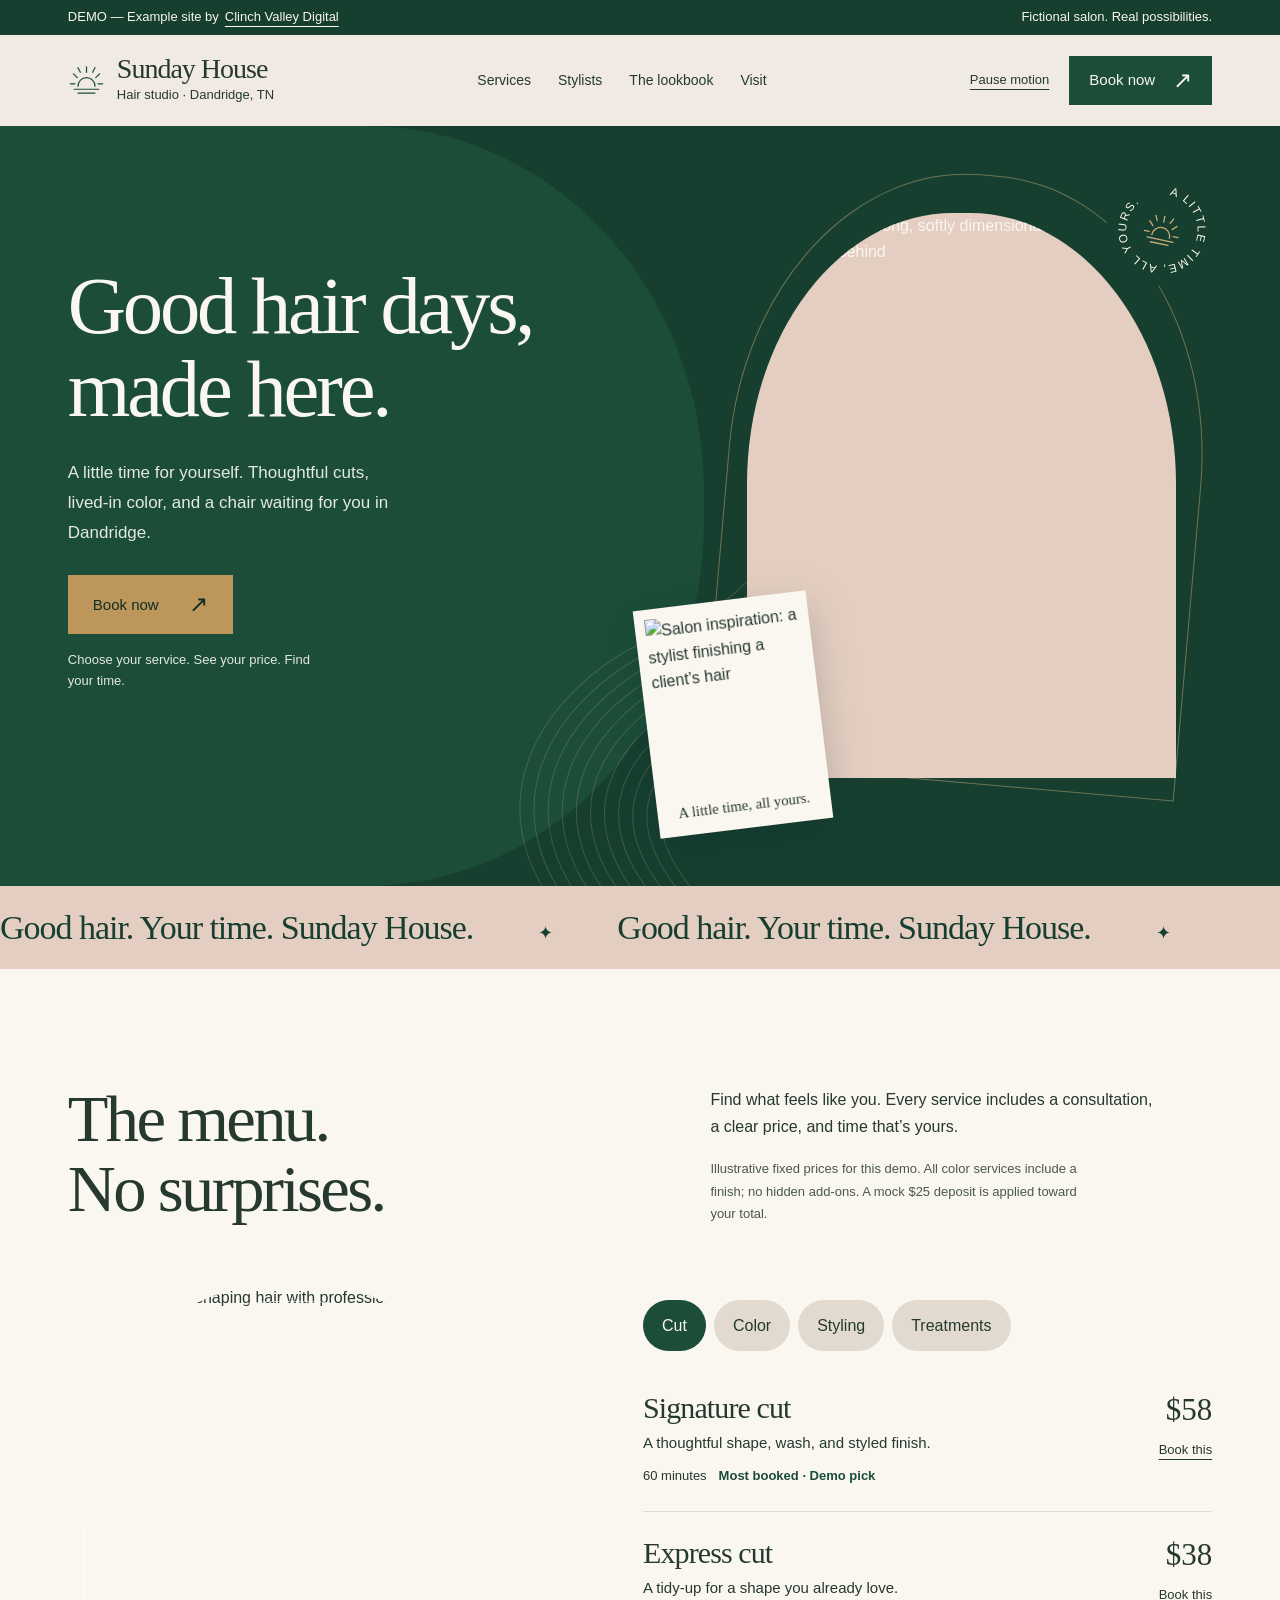
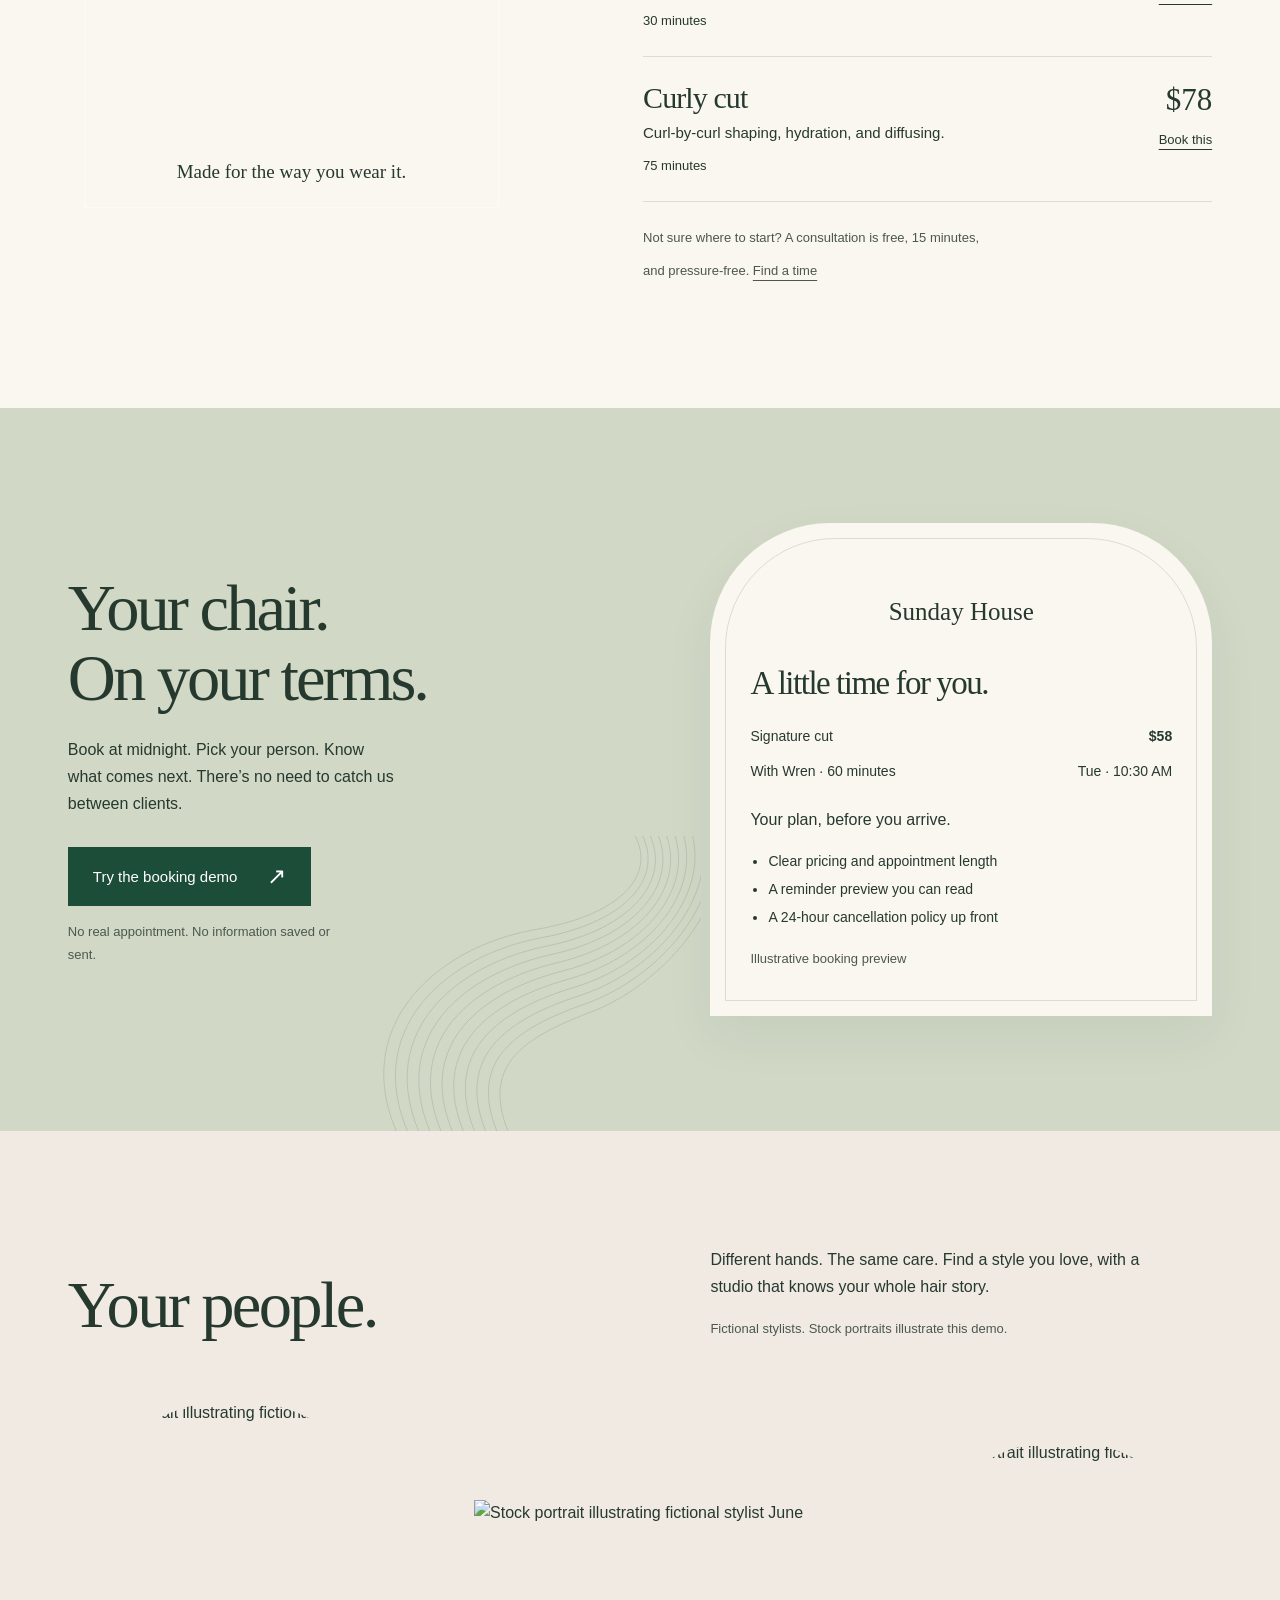
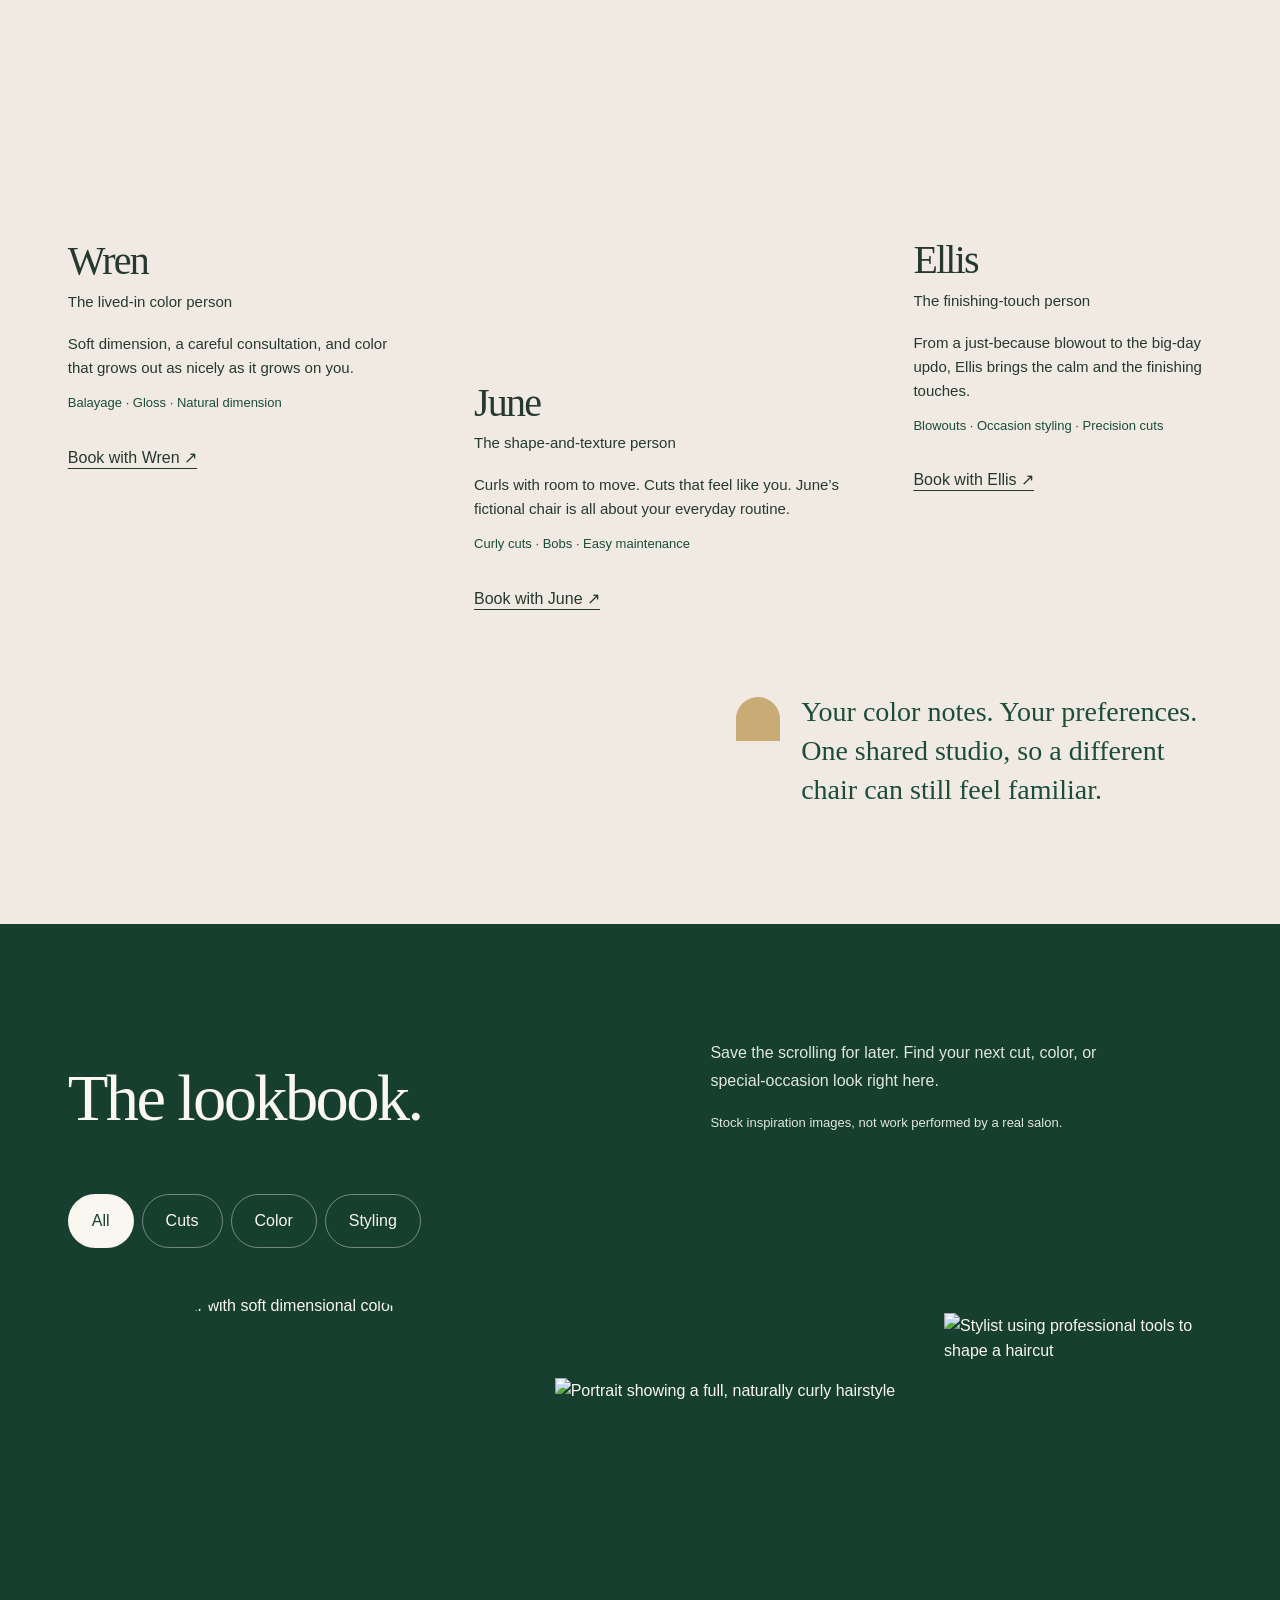
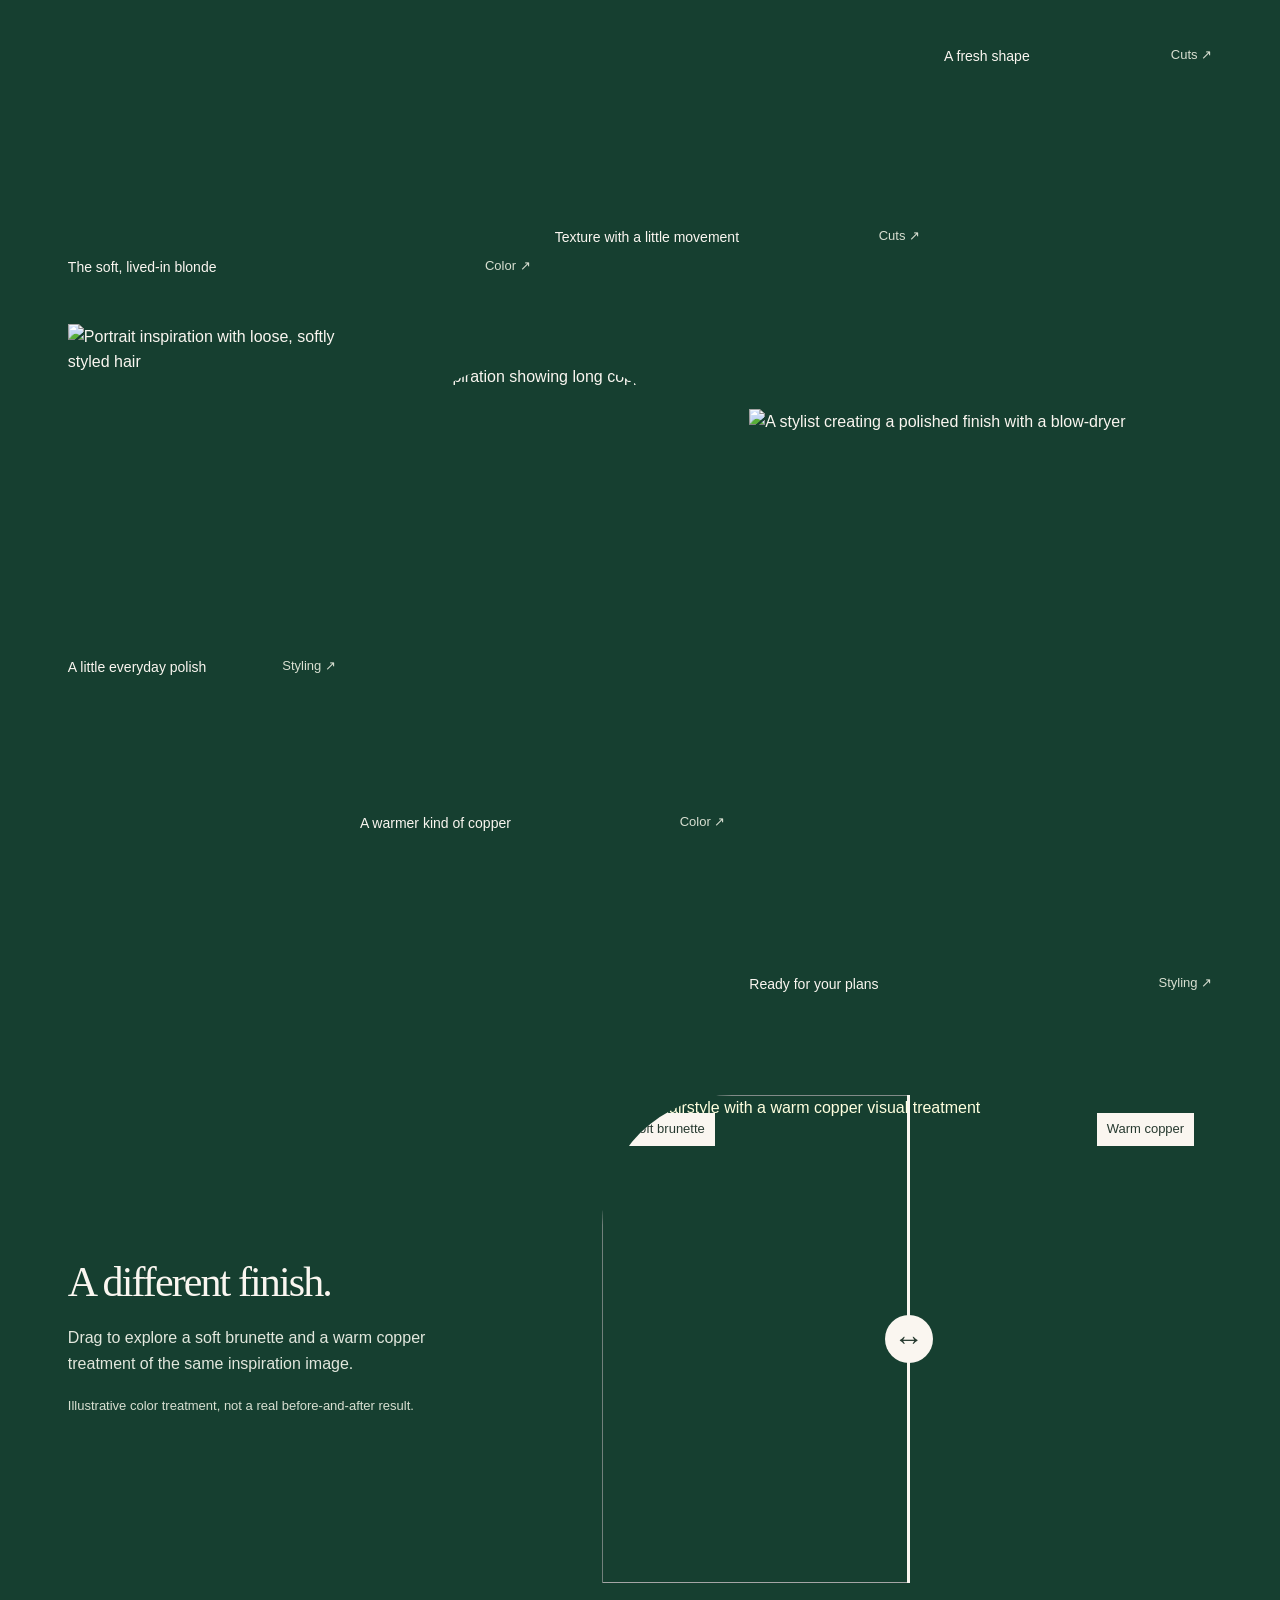
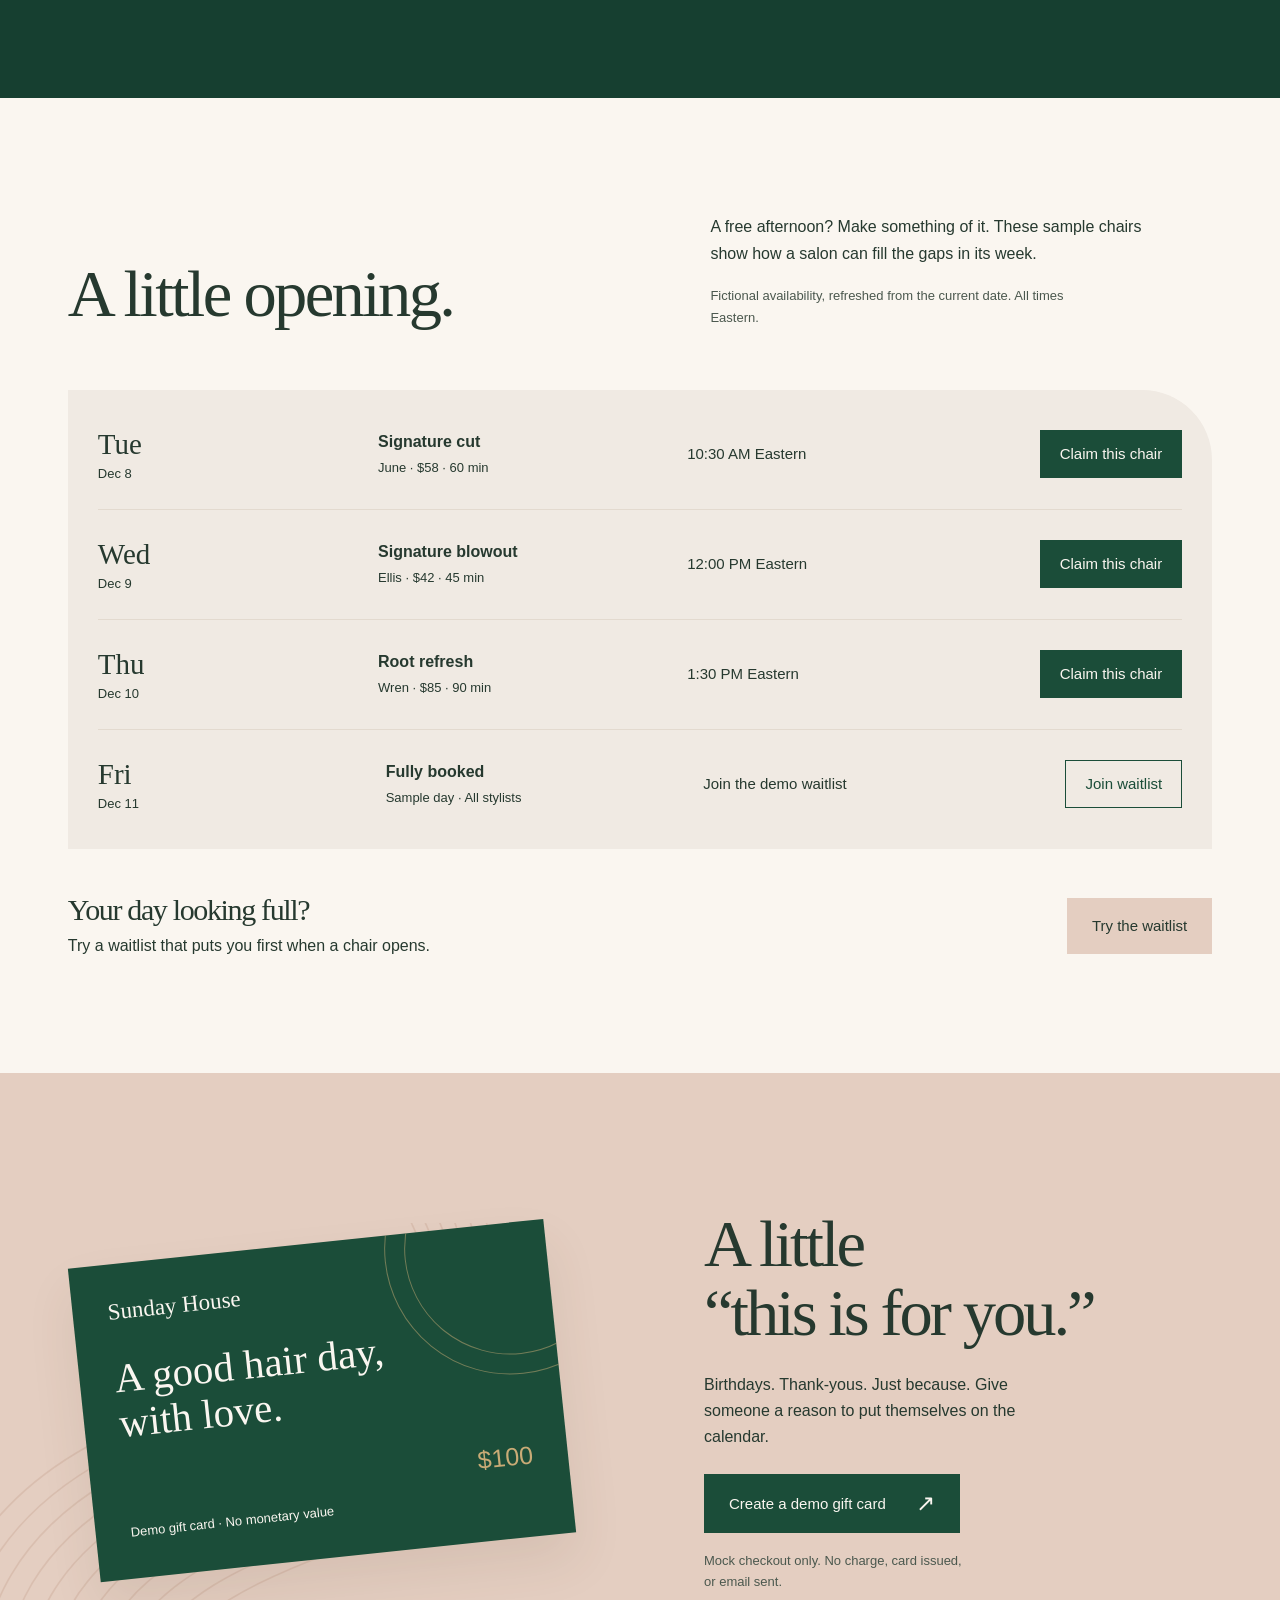
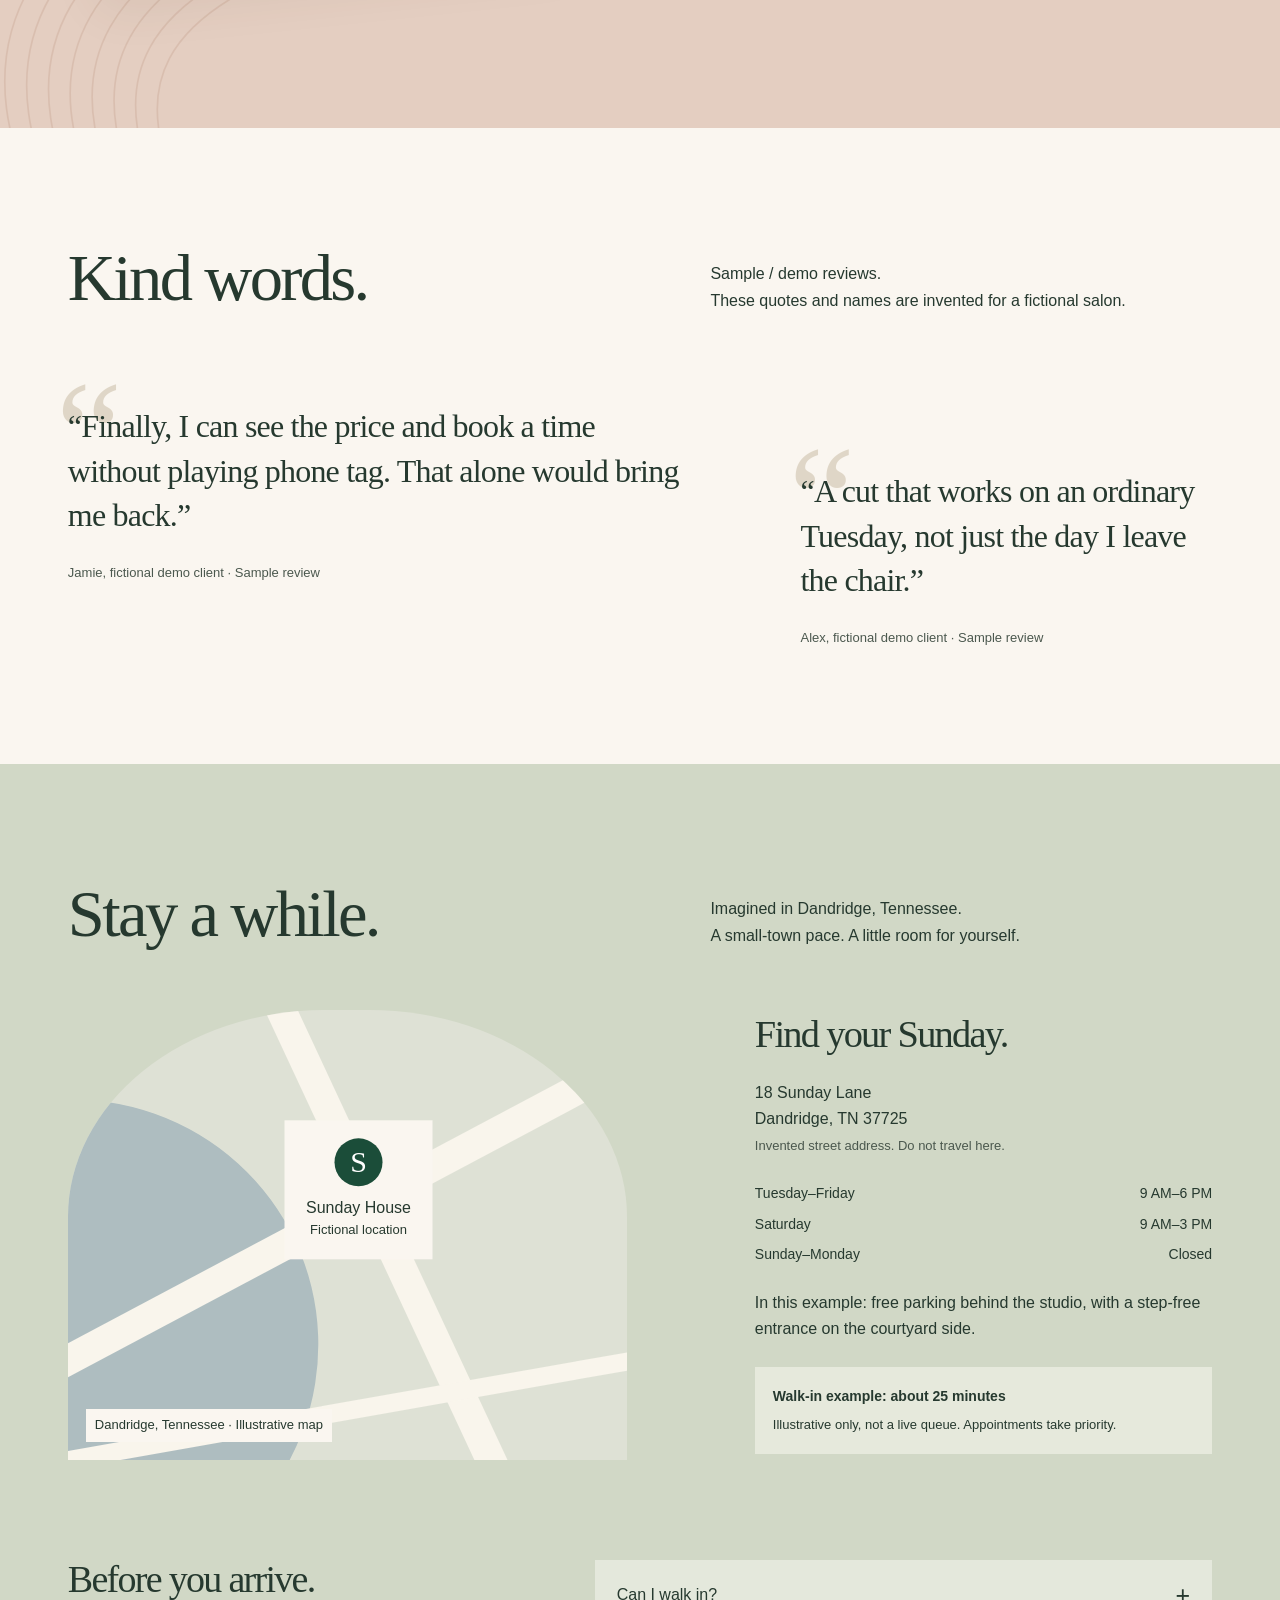
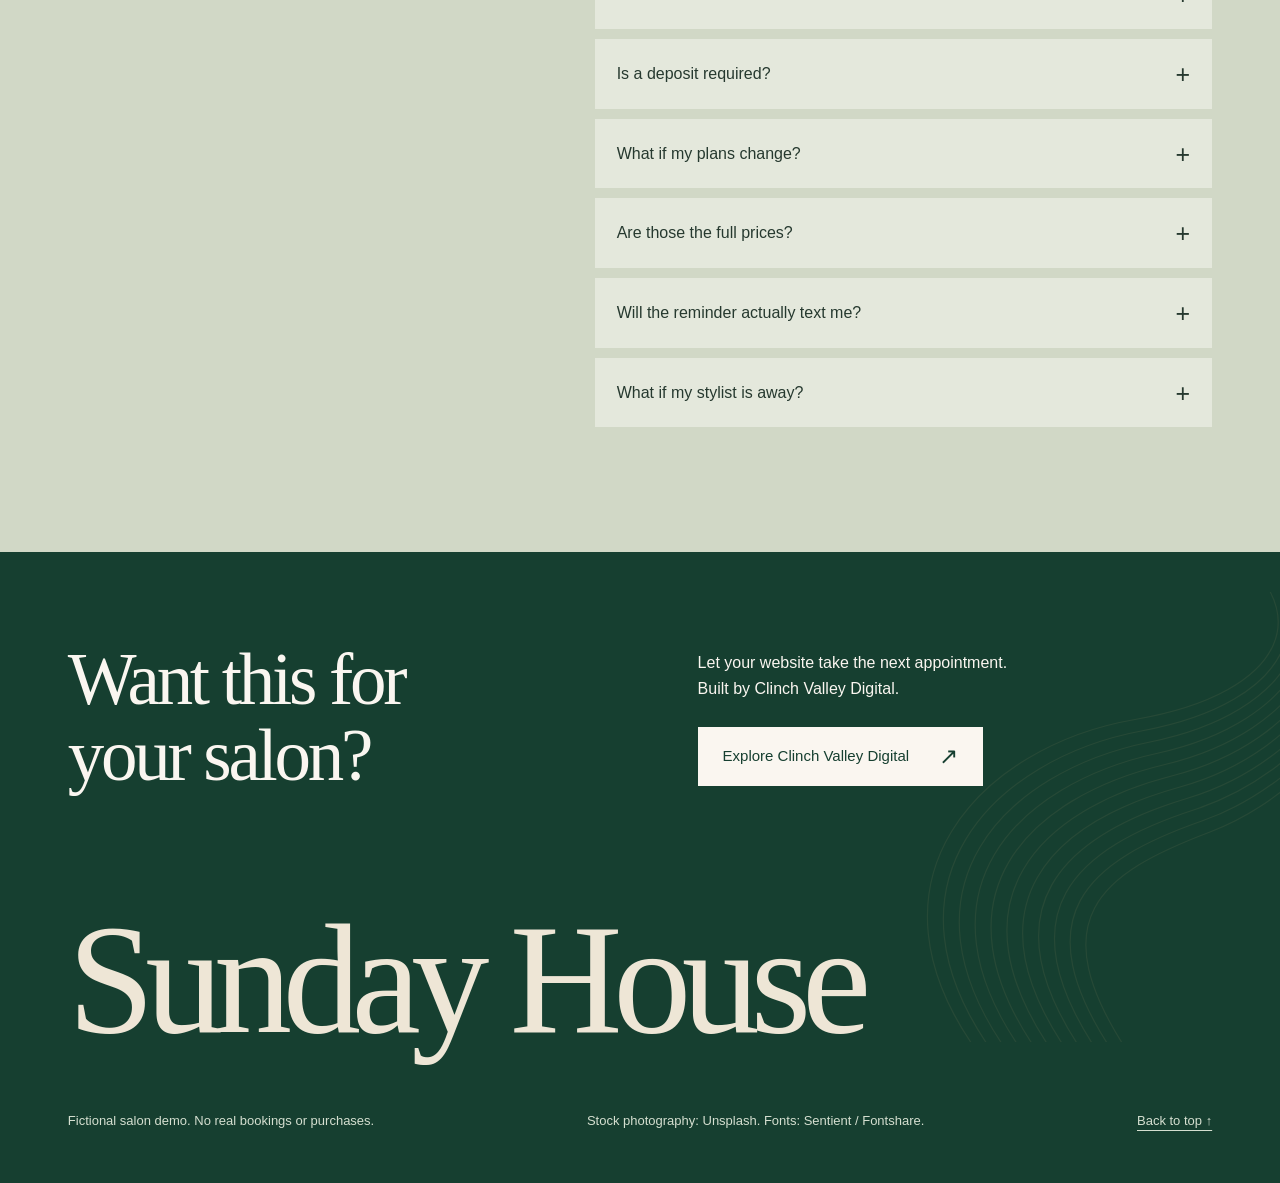
==== commit 196561da: "Refine salon demo with layered photographic art direction" ====
--- a/Sunday-House.html
+++ b/Sunday-House.html
@@ -33,20 +33,66 @@
 .marquee span{font-size:32px}.marquee{font-family:var(--display)}@media(max-width:760px){.marquee span{font-size:24px}}
 
 </style>
+<style>
+/* Sunday House: a richer photographic world inspired by the supplied Vagaro previews.
+   Booking, pricing, dates, forms and all other behavior remain in app.js. */
+:root{--bg:#f0eae3;--surface:#e3dacf;--paper:#faf6f0;--ink:#26392f;--muted:#5c655b;--accent:#bc965a;--accent-ink:#183c2e;--dark:#163f30;--green:#1b4d39;--sage:#d1d8c6;--rose:#e4cec1;--gold:#c9ab76;--gutter:clamp(22px,5.3vw,90px)}
+html{scrollbar-color:var(--green) var(--bg)}body{caret-color:var(--green)}::selection{background:var(--gold);color:var(--dark)}
+button:focus-visible,a:focus-visible,input:focus-visible,summary:focus-visible,select:focus-visible,[tabindex]:focus-visible{outline-color:#936a2d}
+.demo-banner{background:var(--dark);color:var(--paper);padding-top:7px;padding-bottom:7px}.header{background:var(--bg);padding-top:19px;padding-bottom:19px}.wordmark{display:flex;align-items:center;gap:12px;font-size:28px;letter-spacing:-1px}.wordmark>span{font:500 28px/1.05 var(--display);letter-spacing:-1px}.wordmark small{display:block;font:13px/1.8 var(--body);letter-spacing:0}.brand-sun{width:37px;height:44px;flex-shrink:0;color:var(--green)}.header nav a{font-size:14px}.header .button{background:var(--green);color:var(--paper)}.header .button:hover{background:var(--dark)}.button{gap:30px;background:var(--accent);color:var(--accent-ink)}.button.outline{box-shadow:inset 0 0 0 1px currentColor}.button.light{background:var(--paper);color:var(--dark)}
+.hero{color:var(--paper);background:var(--dark);max-width:none;min-height:760px;padding-top:65px;padding-bottom:85px;grid-template-columns:repeat(12,minmax(0,1fr));isolation:isolate;overflow:hidden;position:relative;gap:20px}
+.hero:before{content:'';position:absolute;width:55%;height:100%;left:0;top:0;background:var(--green);border-radius:0 48% 48% 0;z-index:-2}.hero-heading{grid-column:1/7;grid-row:1;align-self:center;padding:10px 0 45px;z-index:5}.hero h1{font-size:clamp(62px,6.3vw,105px);line-height:1.03;letter-spacing:-.04em;max-width:100%}.hero-heading p{color:#e5e9df;max-width:34ch;font-size:17px!important;line-height:1.75;margin:28px 0}.hero-note{color:#e5e9df;font-size:13px;max-width:35ch}.hero-main{grid-column:8/13;grid-row:1;margin:0 36px 0 0;align-self:center;aspect-ratio:.76;max-height:605px;overflow:hidden;border-radius:48% 48% 0 0;z-index:2;background:var(--rose)}.hero-main img{object-position:52% 45%;animation:photo-drift 18s var(--ease-in-out) infinite alternate}.hero-small{grid-column:7/9;grid-row:1;align-self:end;aspect-ratio:.76;width:100%;margin:0 0 -28px -4px;z-index:4;transform:rotate(-7deg);background:var(--paper);padding:10px 10px 42px;border-radius:0;filter:drop-shadow(0 14px 20px #071d2530)}.hero-small img{width:100%;height:100%;object-position:58% center}.hero-small:after{content:'A little time, all yours.';position:absolute;bottom:13px;left:10px;right:10px;text-align:center;font:300 clamp(13px,1.15vw,18px)/1.2 var(--display)}
+.hero-portrait-frame{position:absolute;right:calc(var(--gutter) + 12px);top:48px;width:37%;height:80%;border:1px solid #c9ab7680;border-radius:48% 48% 0 0;z-index:1;transform:rotate(5deg);pointer-events:none}
+.hero-strands{position:absolute;left:38%;bottom:-25px;width:390px;height:390px;opacity:.24;color:var(--gold);z-index:-1;pointer-events:none;transform:rotate(-12deg)}.hero-seal{position:absolute;right:calc(var(--gutter) - 6px);top:48px;z-index:4;width:112px;height:112px;transform:rotate(12deg);color:var(--paper);background:var(--dark);border-radius:50%;padding:6px}.hero-seal .seal-type{fill:currentColor;font:13px var(--body);letter-spacing:1.8px}.hero-seal .seal-center{color:var(--gold)}
+.marquee{background:var(--rose);padding:22px 0;color:var(--dark);position:relative}.marquee span{font-size:34px;padding-right:65px}.marquee span:after{content:'✦';font-size:18px;padding-left:65px}.section{padding-top:115px;padding-bottom:115px}.section-intro{margin-bottom:60px;gap:11vw}.section-intro h2{font-size:clamp(42px,5.2vw,78px);line-height:1.06;letter-spacing:-.04em}.section-intro p{font-size:16px!important;line-height:1.7}.section-intro .small{font-size:13px!important}.popular,.stylist-card .specialties{color:var(--green)}
+.services{position:relative;background:var(--paper);max-width:none}.service-layout{grid-template-columns:.88fr 1.12fr;gap:10vw}.service-photo{border-radius:46% 46% 0 0;overflow:hidden;aspect-ratio:.83;top:120px;max-height:670px}.service-photo:after{content:'';position:absolute;inset:16px;border:1px solid #fff9;border-radius:46% 46% 0 0;pointer-events:none}.photo-caption{z-index:2;left:22px;right:22px;bottom:25px;background:var(--paper);text-align:center;padding:11px;font-family:var(--display);font-size:19px}.service-row{background:transparent;border-bottom:1px solid #26392f24;padding:25px 0}.service-row h3{font-size:30px}.service-row p{font-size:15px!important;max-width:38ch;line-height:1.6}.service-price strong{font-size:31px}.tabs button{background:var(--surface);border-radius:30px}.tabs button[aria-selected=true]{background:var(--green)}.menu-foot{font-size:13px!important}.service-layout .menu-panel{padding-top:15px}
+.booking-story{background:var(--sage);color:var(--ink);position:relative;overflow:hidden}.booking-story-inner{position:relative;gap:11vw}.booking-story-inner h2{font-size:clamp(42px,5.2vw,78px)}.booking-story .small{color:var(--muted)}.booking-story .button.light{background:var(--green);color:white}.booking-story p{max-width:37ch;line-height:1.7}.booking-art{position:absolute;width:330px;height:330px;left:29%;bottom:-150px;color:#50715c;opacity:.22;pointer-events:none}.appointment-card{padding:45px 40px;background:var(--paper);color:var(--ink);border-radius:120px 120px 0 0;transform:rotate(4deg);box-shadow:0 20px 50px #26392f10;position:relative}.appointment-card:before{content:'';position:absolute;left:15px;right:15px;top:15px;bottom:15px;border:1px solid #26392f24;border-radius:110px 110px 0 0;pointer-events:none}.card-wordmark{display:block;text-align:center;font-size:25px;margin-top:30px}.appointment-card h3{font-size:33px;margin-top:40px}.appointment-card .small{color:var(--muted)}.ticket-row{font-size:14px}.ticket-row:nth-of-type(2){flex-wrap:wrap}.appointment-card p{font-size:16px!important}.appointment-card ul{font-size:14px}
+.people{max-width:none;background:var(--bg);position:relative}.stylist-layout{gap:5.8vw;grid-template-columns:1fr 1.1fr .9fr}.stylist-card .photo-frame{overflow:hidden}.stylist-card:nth-child(1) .photo-frame{border-radius:170px 170px 0 0}.stylist-card:nth-child(2) .photo-frame{border-radius:0 0 160px 0}.stylist-card:nth-child(3) .photo-frame{border-radius:160px 160px 0 0}.stylist-card:nth-child(2){margin-top:100px}.stylist-card:nth-child(3){margin-top:40px}.stylist-card h3{font-size:40px}.stylist-card p{font-size:15px!important}.stylist-card .specialties{font-size:13px!important}.studio-note{color:var(--green);font-size:28px!important;max-width:34ch;margin-top:70px;position:relative;padding-left:65px}.studio-note:before{content:'';position:absolute;left:0;top:5px;width:44px;height:44px;background:var(--gold);border-radius:50% 50% 0 0}
+.gallery-section{background:var(--dark);color:var(--paper);overflow:hidden;position:relative}.gallery-section .section-intro p{color:#e2e7dd}.gallery-section .small{color:#d8dfd1}.filter-row{margin-bottom:45px}.filter-row button{border:1px solid #f2eee76b;border-radius:30px;background:transparent;color:var(--paper);padding-left:23px;padding-right:23px}.filter-row button[aria-pressed=true]{background:var(--paper);color:var(--dark)}.gallery-grid{grid-template-columns:repeat(12,minmax(0,1fr));gap:45px 24px}.gallery-item{color:inherit;grid-column:span 4}.gallery-item:nth-child(6n+1){grid-column:span 5}.gallery-item:nth-child(6n+2){grid-column:span 4;margin-top:85px}.gallery-item:nth-child(6n+3){grid-column:span 3;margin-top:20px}.gallery-item:nth-child(6n+4){grid-column:span 3}.gallery-item:nth-child(6n+5){grid-column:span 4;margin-top:40px}.gallery-item:nth-child(6n+6){grid-column:span 5;margin-top:85px}.gallery-item:nth-child(6n+1) .photo-frame,.gallery-item:nth-child(6n+5) .photo-frame{border-radius:44% 44% 0 0;overflow:hidden}.gallery-item:nth-child(3n) img{aspect-ratio:.84}.gallery-item .gallery-label{font-size:14px}.gallery-item small{color:#d8dfd1;font-size:13px}.comparison-layout{grid-template-columns:.8fr 1.2fr;gap:10vw;margin-top:100px}.comparison-layout h3{font-size:42px}.comparison-layout p{font-size:16px!important;color:#e2e7dd}.comparison-layout .small{font-size:13px!important;color:#d8dfd1}.compare{border-radius:130px 0 0 0}.compare-labels span{color:var(--ink)}.compare-handle{color:var(--ink)}
+.openings{max-width:none;background:var(--paper)}.opening-board{background:var(--bg);padding:10px 30px;border-radius:0 70px 0 0}.opening-day{font-size:29px}.opening-row{padding:28px 0}.opening-row .button{background:var(--green);color:var(--paper)}.opening-row .button.outline{background:transparent;color:var(--green)}.waitlist-strip{margin-top:45px}.waitlist-strip .button{background:var(--rose);box-shadow:none}.gifts{background:var(--rose);position:relative;overflow:hidden}.gift-layout{position:relative;z-index:1}.gift-art{padding:55px 15px}.gift-card{background:var(--green);color:var(--paper);position:relative;min-height:315px;padding:35px;box-shadow:0 26px 50px #533d2e18;overflow:hidden}.gift-card>span,.gift-card>p,.gift-card>small{position:relative;z-index:1}.gift-card:before{content:'';position:absolute;width:250px;height:250px;border:1px solid #c9ab7680;right:-90px;top:-100px;border-radius:50%}.gift-card:after{content:'';position:absolute;width:210px;height:210px;border:1px solid #c9ab7680;right:-70px;top:-80px;border-radius:50%}.gift-card p{font-size:clamp(30px,3.2vw,48px)!important}.gift-value{color:var(--gold)}.gift-card small{font-size:13px}.gift-ribbon{position:absolute;left:-85px;top:35px;width:620px;height:620px;color:#a8755c;opacity:.17;pointer-events:none}.gift-layout>div>h2{font-size:clamp(42px,5.2vw,78px)}.gift-layout .button{background:var(--green);color:var(--paper)}
+.reviews{max-width:none;background:var(--paper);position:relative}.review-layout{gap:9vw}.review-layout blockquote{position:relative;padding-top:30px}.review-layout blockquote:before{content:'“';font:300 150px/.6 var(--display);position:absolute;top:15px;left:-12px;opacity:.24;color:#8d7548;pointer-events:none}.review-layout blockquote:last-child{padding-top:95px}.review-layout blockquote:last-child:before{top:80px}.review-layout blockquote p{font-size:32px!important;position:relative;z-index:1}.review-layout footer{font-size:13px;color:var(--muted)}.visit{background:var(--sage)}.visit-layout{gap:10vw}.map-art{background:#dee1d5;border-radius:46% 46% 0 0}.map-road{background:#f9f5ec}.map-marker{background:var(--paper)}.map-marker>span{background:var(--green)}.map-caption{background:var(--paper);color:var(--ink)}.walkin{background:#e6e9dc}.faq-layout details{background:#e4e8dc}.faq-layout summary{padding-top:22px;padding-bottom:22px}.site-footer{background:var(--dark);position:relative;overflow:hidden}.footer-cta{position:relative;z-index:2}.footer-name{color:#eee6d6;margin-top:100px;font-size:clamp(60px,12.2vw,210px)}.footer-art{position:absolute;right:-80px;top:40px;width:450px;height:450px;color:var(--gold);opacity:.09;pointer-events:none}.footer-notes{position:relative;z-index:2;color:#d5dfd0}.footer-notes a{min-height:44px}.mobile-book{background:var(--paper)}.mobile-book .button{background:var(--green);color:var(--paper)}
+/* The art remains outside the operation surfaces; form contrast stays predictable. */
+dialog{--accent:var(--green);--accent-ink:#fff;--bg:#eee9e1;--surface:#ddd6ca;background:var(--paper);color:var(--ink)}dialog .button{background:var(--green);color:var(--paper)}dialog .button.outline{background:transparent;color:var(--green)}dialog .gift-mini{background:var(--green)}dialog .success-mark{background:var(--green)}.choice[aria-pressed=true]{background:#e4eadd;border-color:var(--green)}.tabs button,.filter-row button{font-variant-numeric:tabular-nums}.button,.opening-day,.service-price{font-variant-numeric:tabular-nums}
+@media(hover:hover) and (pointer:fine){.button:hover{background:#d0b078;transform:translateY(-3px)}.header .button:hover,.gift-layout .button:hover,.opening-row .button:hover,.mobile-book .button:hover,dialog .button:hover{background:#0e3426}.button.light:hover{background:white}.button.outline:hover{background:#d9dfd0}.gallery-item:hover img{transform:scale(1.045)}.filter-row button:hover{background:#ffffff20}.stylist-card:hover img{transform:scale(1.035)}}
+@media(min-width:1700px){.hero{min-height:820px}.hero-main{max-height:650px}.hero-heading{padding-left:calc((100vw - 1520px)/2 - var(--gutter));}.hero h1{font-size:105px}}
+@media(max-width:1100px){.header nav{gap:19px}.header nav a{font-size:13px}.wordmark{gap:8px}.brand-sun{width:30px}.wordmark>span{font-size:25px}.wordmark small{font-size:13px}.hero{min-height:700px;padding-top:55px;padding-bottom:80px;gap:15px}.hero-heading{grid-column:1/7;padding-bottom:20px}.hero h1{font-size:6.4vw}.hero-heading p{font-size:16px!important;max-width:30ch}.hero-main{grid-column:8/13;margin:0 10px 0 0;max-height:500px;aspect-ratio:.72}.hero-small{grid-column:7/9;max-width:170px;margin-bottom:-20px}.hero-seal{right:var(--gutter);top:35px;width:85px;height:85px}.hero-portrait-frame{right:var(--gutter);width:37%;height:72%;top:70px}.hero-strands{left:31%;width:330px;height:330px}.section{padding-top:95px;padding-bottom:95px}.section-intro{gap:7vw}.service-layout{gap:6vw}.booking-story-inner{gap:7vw}.appointment-card{padding:32px 27px;border-radius:100px 100px 0 0}.appointment-card:before{border-radius:90px 90px 0 0}.appointment-card h3{font-size:29px}.stylist-layout{gap:4vw}.stylist-card h3{font-size:34px}.gallery-grid{gap:30px 20px}.gallery-item:nth-child(6n+2){margin-top:55px}.gallery-item:nth-child(6n+6){margin-top:55px}.gift-art{padding:25px 0}.gift-card{padding:28px;min-height:290px}.gift-card p{font-size:34px!important}.gift-ribbon{width:500px;height:500px}.studio-note{font-size:25px!important}.review-layout blockquote p{font-size:26px!important}.review-layout blockquote:last-child{padding-top:75px}.review-layout blockquote:last-child:before{top:65px}.footer-name{margin-top:70px}.comparison-layout h3{font-size:34px}}
+@media(min-width:761px) and (max-width:900px){.header nav{gap:14px}.header nav a{font-size:13px}.wordmark>span{font-size:23px}.wordmark small{font-size:10px}.brand-sun{display:none}.header{gap:16px}.header .button{font-size:13px;padding:12px 15px;gap:12px}.hero-main{grid-column:8/13;align-self:center}.hero-heading p{max-width:26ch;font-size:15px!important}.hero{min-height:650px}.hero-small{grid-column:7/10;width:80%;max-width:155px}.hero-small:after{font-size:13px}.hero-note{max-width:28ch}.appointment-card{padding:25px}.appointment-card h3{font-size:26px}.booking-story-inner h2{font-size:46px}.ticket-row{font-size:13px}.review-layout blockquote p{font-size:24px!important}}
+@media(max-width:760px){.header{padding:13px 20px;gap:12px}.brand-sun{width:25px;height:34px}.wordmark{gap:8px}.wordmark>span{font-size:24px}.wordmark small{font-size:13px}.hero{padding:42px 22px 65px;min-height:auto;gap:0 14px;grid-template-columns:repeat(12,minmax(0,1fr))}.hero:before{width:100%;height:52%;border-radius:0 0 50% 0}.hero-heading{grid-column:1/-1;grid-row:1;padding:0 0 38px}.hero h1{font-size:clamp(43px,11.5vw,79px);line-height:1.04;letter-spacing:-.04em}.hero-heading p{font-size:16px!important;max-width:34ch;line-height:1.65;margin:24px 0}.hero-note{max-width:none;font-size:13px}.hero-main{grid-column:4/13;grid-row:2;aspect-ratio:.79;max-height:none;align-self:start;margin:0 12px 0 0;border-radius:48% 48% 0 0}.hero-small{grid-column:1/5;grid-row:2;width:100%;max-width:none;align-self:end;aspect-ratio:.69;padding:7px 7px 35px;margin:0 0 -20px 4px;transform:rotate(-6deg)}.hero-small:after{font-size:13px;bottom:10px;left:7px;right:7px;line-height:1.05}.hero-portrait-frame{display:none}.hero-seal{width:76px;height:76px;top:auto;bottom:calc(43% - 2px);right:18px}.hero-strands{left:-45px;bottom:25px;width:300px;height:300px;opacity:.2}.marquee{padding:18px 0}.marquee span{font-size:27px;padding-right:35px}.marquee span:after{padding-left:35px;font-size:15px}.section{padding-top:75px;padding-bottom:75px}.section-intro{gap:25px;margin-bottom:38px}.section-intro h2{font-size:clamp(40px,10vw,60px)}.section-intro p{font-size:16px!important}.section-intro .small{font-size:13px!important}.service-layout{display:block}.service-photo{display:block;width:70%;max-height:250px;aspect-ratio:1.15;position:relative;top:auto;margin:0 0 35px auto;border-radius:140px 140px 0 0}.service-photo img{object-position:50% 35%}.service-photo:after{inset:10px;border-radius:130px 130px 0 0}.photo-caption{font-size:16px;left:15px;right:15px;bottom:15px;padding:7px}.service-layout .menu-panel{padding:0}.tabs{gap:6px}.tabs button{font-size:13px;padding:11px 15px}.service-row h3{font-size:27px}.service-row p{font-size:15px!important}.service-meta{font-size:13px;gap:10px;flex-wrap:wrap}.service-price strong{font-size:28px}.booking-story-inner{display:block}.booking-story-inner h2{font-size:clamp(40px,10vw,60px)}.booking-story p{font-size:16px!important}.booking-story .small{font-size:13px!important}.appointment-card{margin:60px 8px 10px;padding:30px 28px;border-radius:100px 100px 0 0;transform:rotate(2deg)}.appointment-card h3{font-size:32px;margin-top:28px}.appointment-card ul{font-size:14px}.appointment-card .card-wordmark{font-size:24px;margin-top:30px}.appointment-card p{font-size:16px!important}.booking-art{left:-65px;bottom:-130px;width:300px;height:300px}.stylist-layout{grid-template-columns:1fr 1fr;gap:40px 20px}.stylist-card:nth-child(1) .photo-frame{border-radius:90px 90px 0 0}.stylist-card:nth-child(2) .photo-frame{border-radius:0 0 90px 0}.stylist-card:nth-child(3) .photo-frame{border-radius:90px 90px 0 0}.stylist-card:nth-child(2){margin-top:55px}.stylist-card:nth-child(3){margin-top:0}.stylist-card h3{font-size:30px}.stylist-card p{font-size:14px!important}.stylist-card .specialties{font-size:13px!important}.studio-note{font-size:24px!important;padding-left:0;max-width:100%;margin-top:45px}.studio-note:before{position:relative;display:block;top:auto;width:35px;height:35px;margin-bottom:18px}.filter-row{gap:7px;margin-bottom:30px}.filter-row button{padding:10px 17px;font-size:13px}.gallery-grid{grid-template-columns:repeat(2,minmax(0,1fr));gap:27px 15px}.gallery-item:nth-child(n){grid-column:auto;margin-top:0}.gallery-item:nth-child(even){margin-top:35px}.gallery-item img,.gallery-item:nth-child(3n) img{aspect-ratio:.76}.gallery-item:nth-child(6n+1) .photo-frame,.gallery-item:nth-child(6n+5) .photo-frame{border-radius:90px 90px 0 0}.gallery-item .gallery-label{font-size:13px}.gallery-item small{font-size:13px}.comparison-layout{display:block;margin-top:65px}.comparison-layout h3{font-size:32px}.comparison-layout p{font-size:15px!important}.compare{margin-top:30px;border-radius:95px 0 0 0}.compare-labels{top:22px;left:15px;right:15px;font-size:13px}.compare-labels span{padding:5px 8px}.opening-board{padding:8px 18px;border-radius:0 45px 0 0}.opening-row{padding:23px 0}.opening-day{font-size:26px}.opening-service{font-size:14px}.opening-row .button{font-size:13px}.waitlist-strip{margin-top:32px}.gift-layout{display:flex;flex-direction:column;gap:40px}.gift-art{width:100%;padding:15px 10px}.gift-card{min-height:260px;padding:28px}.gift-card p{font-size:33px!important}.gift-card small{font-size:13px}.gift-layout>div>h2{font-size:clamp(40px,10vw,60px)}.gift-ribbon{left:-160px;top:-15px;width:500px;height:500px}.review-layout{gap:45px}.review-layout blockquote p{font-size:25px!important}.review-layout blockquote:last-child{padding-top:30px}.review-layout blockquote:before,.review-layout blockquote:last-child:before{top:14px;font-size:130px}.review-layout footer{font-size:13px}.visit-layout{gap:40px}.map-art{height:345px;border-radius:46% 46% 0 0}.visit-details h3{font-size:34px}.faq-layout{gap:28px;margin-top:65px}.faq-layout summary{font-size:15px}.faq-layout details p{font-size:15px!important}.site-footer{padding-bottom:110px}.footer-cta h2{font-size:clamp(40px,10vw,60px)}.footer-art{width:300px;height:300px;top:180px;right:-130px}.footer-name{font-size:12vw;margin-top:60px}.mobile-book{padding-top:10px;padding-bottom:calc(10px + env(safe-area-inset-bottom,0px))}.mobile-book .motion-switch{color:var(--ink);font-size:13px}dialog p{font-size:14px!important}dialog .summary-box{line-height:1.75}.phone-screen .message{font-size:13px}dialog .gift-mini span{font-size:30px}}
+@media(max-width:360px){.brand-sun{display:none}.wordmark>span{font-size:22px}.wordmark small{display:none}.hero h1{font-size:11.3vw}.hero-note{font-size:13px}.hero-small{padding-bottom:31px}.hero-small:after{font-size:13px}.hero-seal{width:63px;height:63px;bottom:calc(41% - 2px)}.tabs button{padding:10px 12px}.gallery-item .gallery-label{font-size:13px}.gift-card p{font-size:30px!important}}
+@media(prefers-reduced-motion:reduce){.hero-small,.appointment-card{transform:none}.hero-main img{animation:none}.hero-seal{transform:none}}
+.hero-small{color:var(--ink)}.header .button{white-space:nowrap;flex-shrink:0}.header .nav-actions{flex-shrink:0}:root{--accent-ink:#102e22;--muted:#4b584e}.hero :focus-visible,.gallery-section :focus-visible,.site-footer :focus-visible{outline-color:var(--paper)}@media(hover:hover) and (pointer:fine){.booking-story .button.light:hover{background:var(--dark);color:var(--paper)}}
+
+
+/* Final responsive refinements from the full-page browser review. */
+@media(min-width:641px) and (max-width:1000px){.hero-small{padding-bottom:52px}.gift-layout{grid-template-columns:repeat(2,minmax(0,1fr));gap:45px}.gift-layout>div>h2{font-size:40px}.gift-layout .button{gap:16px}.gift-art{padding:30px 0}.gift-card{padding:28px;min-height:290px}.gift-card p{font-size:34px!important}.wordmark small{font-size:13px}}
+@media(max-width:640px){.review-layout blockquote p{font-size:24px!important}}
+
+.gift-layout>div{min-width:0}
+
+.gift-card{width:100%;aspect-ratio:auto}
+
+</style>
 </head>
 <body>
+<svg xmlns="http://www.w3.org/2000/svg" aria-hidden="true" style="position:absolute;width:0;height:0;overflow:hidden"><defs>
+<symbol id="sunday-sun" viewBox="0 0 48 56"><g fill="none" stroke="currentColor" stroke-width="1.6" stroke-linecap="round"><path d="M13 36a11 11 0 0 1 22 0M8 40h32M13 45h22"/><path d="M24 11v7M7 20l5 5M41 20l-5 5M3 33h6M39 33h6M13 12l3 6M35 12l-3 6"/></g></symbol>
+<symbol id="sunday-strands" viewBox="0 0 600 600"><g fill="none" stroke="currentColor" stroke-width="1.6"><path d="M95 620C-80 385 95 205 300 170S550 20 410-70"/><path d="M115 620C-55 390 111 222 310 185S565 26 430-70"/><path d="M135 620C-30 395 127 239 320 200S580 32 450-70"/><path d="M155 620C-5 400 143 256 330 215S595 38 470-70"/><path d="M175 620C20 405 159 273 340 230S610 44 490-70"/><path d="M195 620C45 410 175 290 350 245S625 50 510-70"/><path d="M215 620C70 415 191 307 360 260S640 56 530-70"/><path d="M235 620C95 420 207 324 370 275S655 62 550-70"/><path d="M255 620C120 425 223 341 380 290S670 68 570-70"/><path d="M275 620C145 430 239 358 390 305S685 74 590-70"/><path d="M295 620C170 435 255 375 400 320S700 80 610-70"/></g></symbol>
+</defs></svg>
 <a class="skip" href="#main">Skip to content</a>
 <div class="demo-banner">DEMO — Example site by <a href="https://clinchvalleydigital.com/">Clinch Valley Digital</a><span>Fictional salon. Real possibilities.</span></div>
 <header class="header">
- <a class="wordmark" href="#home" aria-label="Sunday House home">Sunday House<span>Hair studio · Dandridge, TN</span></a>
+ <a class="wordmark" href="#home" aria-label="Sunday House home"><svg class="brand-sun" aria-hidden="true"><use href="#sunday-sun"/></svg><span>Sunday House<small>Hair studio · Dandridge, TN</small></span></a>
  <nav aria-label="Main navigation"><a href="#services">Services</a><a href="#people">Stylists</a><a href="#work">The lookbook</a><a href="#visit">Visit</a></nav>
  <div class="nav-actions"><button class="motion-switch text-button" aria-pressed="false" aria-label="Pause decorative motion">Pause motion</button><button class="button compact" data-book>Book now <span aria-hidden="true">↗</span></button></div>
 </header>
 <main id="main">
 <section class="hero wrap" id="home" aria-labelledby="hero-title">
+ <span class="hero-portrait-frame" aria-hidden="true"></span>
+ <svg class="hero-strands" aria-hidden="true"><use href="#sunday-strands"/></svg>
+ <svg class="hero-seal" viewBox="0 0 112 112" aria-hidden="true"><defs><path id="seal-type-path" d="M56,16a40,40 0 1,1 -.1,0"/></defs><text class="seal-type"><textPath href="#seal-type-path" startOffset="0%">A LITTLE TIME, ALL YOURS.</textPath></text><svg x="34" y="30" width="44" height="52" class="seal-center"><use href="#sunday-sun"/></svg></svg>
  <div class="hero-heading"><h1 id="hero-title"><span class="word-line"><span>Good hair days,</span></span><span class="word-line"><span>made here.</span></span></h1><p>A little time for yourself. Thoughtful cuts, lived-in color, and a chair waiting for you in Dandridge.</p><button class="button" data-book>Book now <span aria-hidden="true">↗</span></button><span class="hero-note">Choose your service. See your price. Find your time.</span></div>
- <figure class="hero-main photo-frame"><img src="https://images.unsplash.com/photo-1562322140-8baeececf3df?auto=format&fit=crop&w=1200&q=85" alt="Salon inspiration: stylist working through a client's long hair" width="900" height="1100" fetchpriority="high"></figure>
- <figure class="hero-small photo-frame"><img src="https://images.unsplash.com/photo-1521590832167-7bcbfaa6381f?auto=format&fit=crop&w=600&q=80" alt="Salon interior inspiration with warm natural light" width="500" height="600"></figure>
+ <figure class="hero-main photo-frame"><img src="https://images.unsplash.com/photo-1522337360788-8b13dee7a37e?auto=format&fit=crop&w=1200&q=85" alt="Hair inspiration: long, softly dimensional blonde hair viewed from behind" width="900" height="1100" fetchpriority="high"></figure>
+ <figure class="hero-small photo-frame"><img src="https://images.unsplash.com/photo-1562322140-8baeececf3df?auto=format&fit=crop&w=600&q=80" alt="Salon inspiration: a stylist finishing a client’s hair" width="500" height="600"></figure>
  
 </section>
 <div class="marquee" aria-label="A little time for yourself"><div class="marquee-track" aria-hidden="true"><span>Good hair. Your time. Sunday House.</span><span>Good hair. Your time. Sunday House.</span></div></div>
@@ -59,7 +105,7 @@
  <noscript><p>Example menu: Signature cut $58 / 60 min; Express cut $38 / 30 min; Curly cut $78 / 75 min; Root refresh $85 / 90 min; Full color $120 / 120 min; Balayage $185 / 180 min; Blowout $42 / 45 min; Occasion styling $85 / 75 min; Gloss $55 / 45 min; Repair ritual $35 / 30 min. Interactive demos require JavaScript.</p></noscript>
 </section>
 
-<section class="booking-story section" id="booking" aria-labelledby="booking-title"><div class="wrap booking-story-inner">
+<section class="booking-story section" id="booking" aria-labelledby="booking-title"><div class="wrap booking-story-inner"><svg class="booking-art" aria-hidden="true"><use href="#sunday-strands"/></svg>
  <div><h2 id="booking-title" data-reveal>Your chair.<br>On your terms.</h2><p data-reveal>Book at midnight. Pick your person. Know what comes next. There’s no need to catch us between clients.</p><button class="button light" data-book>Try the booking demo <span aria-hidden="true">↗</span></button><p class="small">No real appointment. No information saved or sent.</p></div>
  <div class="appointment-card" data-reveal data-ui><span class="card-wordmark">Sunday House</span><h3>A little time for you.</h3><div class="ticket-row"><span>Signature cut</span><strong>$58</strong></div><div class="ticket-row"><span>With Wren · 60 minutes</span><span>Tue · 10:30 AM</span></div><p>Your plan, before you arrive.</p><ul><li>Clear pricing and appointment length</li><li>A reminder preview you can read</li><li>A 24-hour cancellation policy up front</li></ul><span class="small">Illustrative booking preview</span></div>
 </div></section>
@@ -72,7 +118,7 @@
 
 <section class="openings wrap section" id="openings" aria-labelledby="openings-title"><div class="section-intro"><h2 id="openings-title" data-reveal>A little opening.</h2><div data-reveal><p>A free afternoon? Make something of it. These sample chairs show how a salon can fill the gaps in its week.</p><p class="small">Fictional availability, refreshed from the current date. All times Eastern.</p></div></div><div id="opening-board" class="opening-board" data-ui></div><div class="waitlist-strip" data-reveal><div><h3>Your day looking full?</h3><p>Try a waitlist that puts you first when a chair opens.</p></div><button class="button outline" id="waitlist-open">Try the waitlist</button></div></section>
 
-<section class="gifts section" id="gifts" aria-labelledby="gifts-title"><div class="wrap gift-layout"><div class="gift-art" data-reveal><div class="gift-card"><span>Sunday House</span><p>A good hair day,<br>with love.</p><span class="gift-value">$100</span><small>Demo gift card · No monetary value</small></div></div><div data-reveal><h2 id="gifts-title">A little<br>“this is for you.”</h2><p>Birthdays. Thank-yous. Just because. Give someone a reason to put themselves on the calendar.</p><button class="button" id="gift-open">Create a demo gift card <span aria-hidden="true">↗</span></button><p class="small">Mock checkout only. No charge, card issued, or email sent.</p></div></div></section>
+<section class="gifts section" id="gifts" aria-labelledby="gifts-title"><div class="wrap gift-layout"><svg class="gift-ribbon" aria-hidden="true"><use href="#sunday-strands"/></svg><div class="gift-art" data-reveal><div class="gift-card"><span>Sunday House</span><p>A good hair day,<br>with love.</p><span class="gift-value">$100</span><small>Demo gift card · No monetary value</small></div></div><div data-reveal><h2 id="gifts-title">A little<br>“this is for you.”</h2><p>Birthdays. Thank-yous. Just because. Give someone a reason to put themselves on the calendar.</p><button class="button" id="gift-open">Create a demo gift card <span aria-hidden="true">↗</span></button><p class="small">Mock checkout only. No charge, card issued, or email sent.</p></div></div></section>
 
 <section class="reviews wrap section" aria-labelledby="reviews-title"><div class="section-intro"><h2 id="reviews-title" data-reveal>Kind words.</h2><p data-reveal>Sample / demo reviews.<br>These quotes and names are invented for a fictional salon.</p></div><div class="review-layout"><blockquote data-reveal><p>“Finally, I can see the price and book a time without playing phone tag. That alone would bring me back.”</p><footer>Jamie, fictional demo client · Sample review</footer></blockquote><blockquote data-reveal><p>“A cut that works on an ordinary Tuesday, not just the day I leave the chair.”</p><footer>Alex, fictional demo client · Sample review</footer></blockquote></div></section>
 
@@ -80,7 +126,7 @@
  <div class="faq-layout"><h3 data-reveal>Before you arrive.</h3><div><details><summary>Can I walk in?</summary><p>In this fictional studio, walk-ins are welcome Tuesday–Saturday when a stylist has space. The 25-minute estimate above is a sample, not live availability. Booking is the best way to reserve your time.</p></details><details><summary>Is a deposit required?</summary><p>The example policy is a $25 deposit for every paid appointment, applied to the listed service total. The remaining balance is paid in the salon. Free consultations have no deposit. This demo collects no payment.</p></details><details><summary>What if my plans change?</summary><p>Give at least 24 hours’ notice to cancel or reschedule. In the example policy, later cancellations and no-shows forfeit the $25 deposit. The policy is shown again before a demo booking is confirmed.</p></details><details><summary>Are those the full prices?</summary><p>Yes. The listed demo service price is the service total, including the finish for color appointments. Tips are optional. A real salon would confirm suitability during the consultation before agreeing to any different service.</p></details><details><summary>Will the reminder actually text me?</summary><p>No. You’ll see a mock SMS on screen. Nothing is sent, stored, charged, or booked. Please use fictional contact details in every demo form.</p></details><details><summary>What if my stylist is away?</summary><p>The example studio shares consultation notes and color formulas across its team, with client permission. You can choose another stylist while keeping your relationship with Sunday House. No client records exist in this demo.</p></details></div></div>
 </div></section>
 </main>
-<footer class="site-footer"><div class="wrap"><div class="footer-cta"><h2>Want this for<br>your salon?</h2><div><p>Let your website take the next appointment.<br>Built by Clinch Valley Digital.</p><a class="button light" href="https://clinchvalleydigital.com/">Explore Clinch Valley Digital <span aria-hidden="true">↗</span></a></div></div><div class="footer-name" aria-hidden="true">Sunday House</div><div class="footer-notes"><span>Fictional salon demo. No real bookings or purchases.</span><span>Stock photography: Unsplash. Fonts: Sentient / Fontshare.</span><a href="#home">Back to top ↑</a></div></div></footer>
+<footer class="site-footer"><div class="wrap"><svg class="footer-art" aria-hidden="true"><use href="#sunday-strands"/></svg><div class="footer-cta"><h2>Want this for<br>your salon?</h2><div><p>Let your website take the next appointment.<br>Built by Clinch Valley Digital.</p><a class="button light" href="https://clinchvalleydigital.com/">Explore Clinch Valley Digital <span aria-hidden="true">↗</span></a></div></div><div class="footer-name" aria-hidden="true">Sunday House</div><div class="footer-notes"><span>Fictional salon demo. No real bookings or purchases.</span><span>Stock photography: Unsplash. Fonts: Sentient / Fontshare.</span><a href="#home">Back to top ↑</a></div></div></footer>
 <div class="mobile-book"><button class="text-button motion-switch" aria-pressed="false" aria-label="Pause decorative motion">Pause motion</button><button class="button compact" data-book>Book now ↗</button></div>
 <noscript><p class="no-script">JavaScript is off. You can read the site, services and policies, but the demo booking, gallery filters and checkout need JavaScript.</p></noscript>
 
